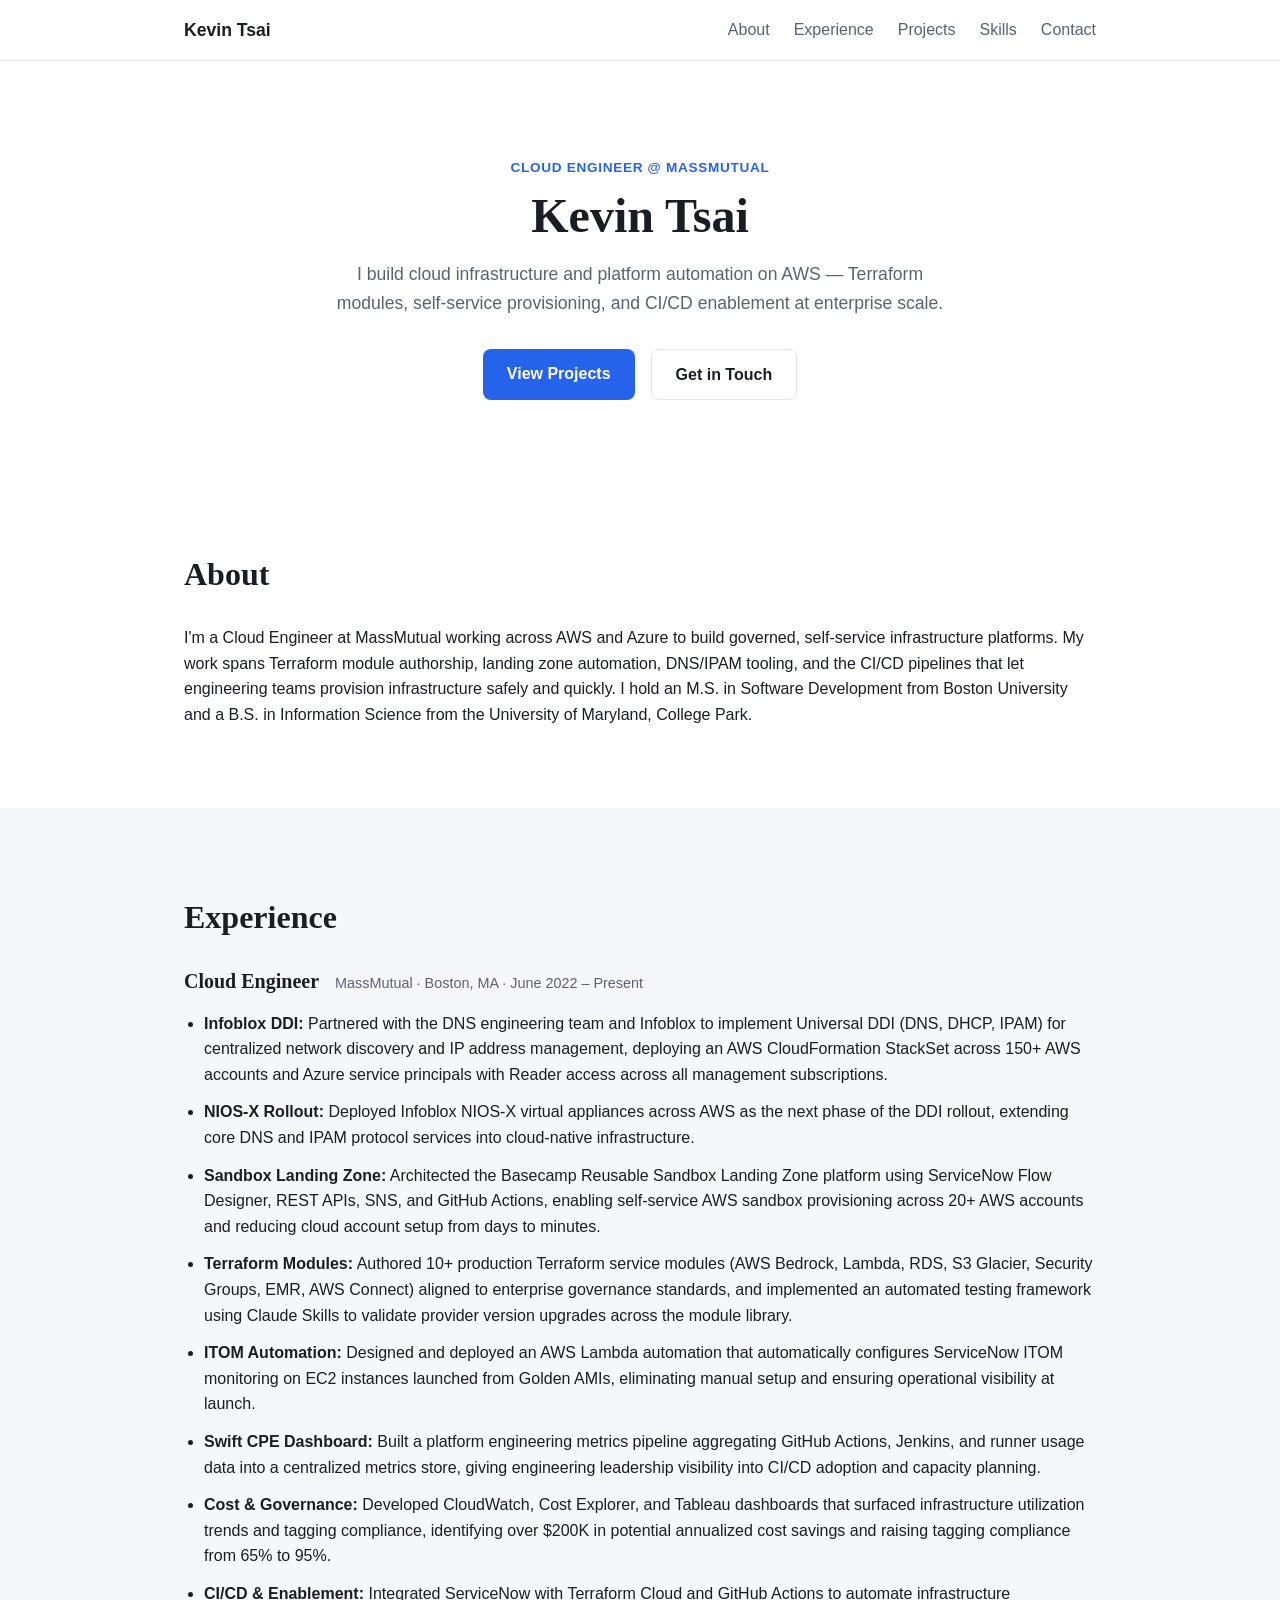
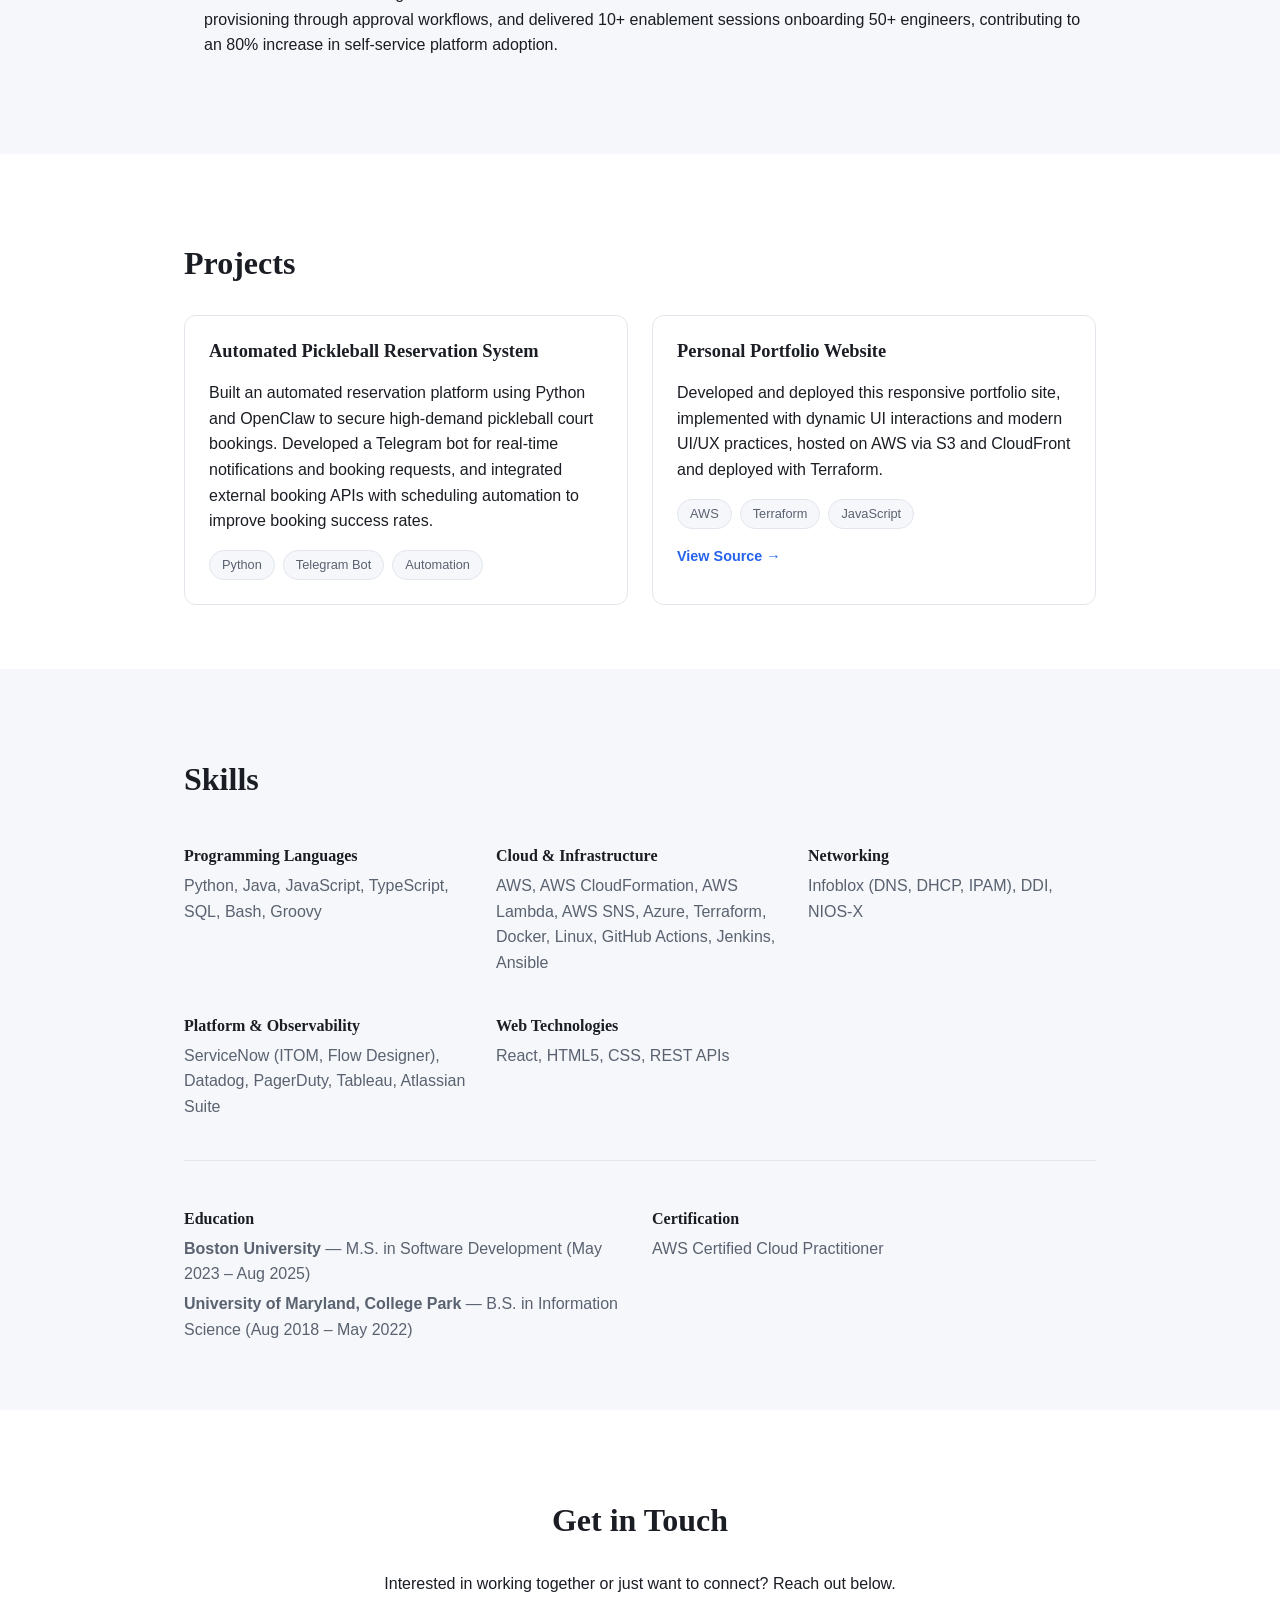
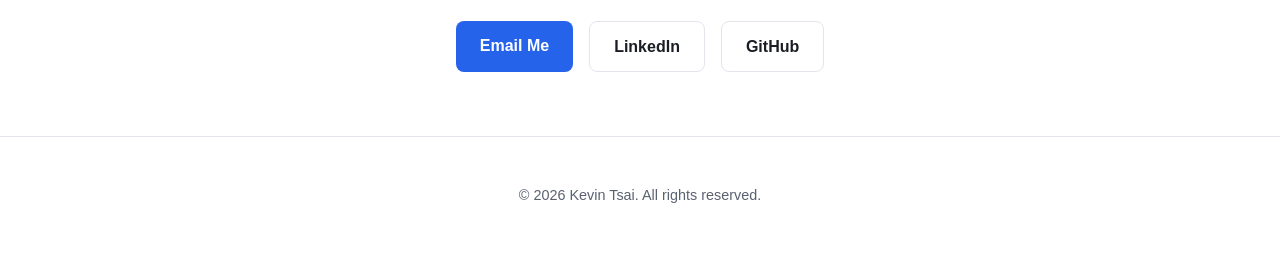
==== site/index.html @ e42857a6 "terraform and site code initial commit" ====
<!DOCTYPE html>
<html lang="en">
<head>
  <meta charset="UTF-8" />
  <meta name="viewport" content="width=device-width, initial-scale=1.0" />
  <title>Kevin Tsai — Cloud Engineer</title>
  <meta name="description" content="Kevin Tsai — Cloud Engineer specializing in AWS, Terraform, and platform engineering." />
  <link rel="stylesheet" href="css/style.css" />
</head>
<body>
  <header class="site-header">
    <nav class="nav container">
      <a href="#top" class="nav-brand">Kevin Tsai</a>
      <button class="nav-toggle" id="navToggle" aria-label="Toggle navigation" aria-expanded="false">
        <span></span><span></span><span></span>
      </button>
      <ul class="nav-links" id="navLinks">
        <li><a href="#about">About</a></li>
        <li><a href="#experience">Experience</a></li>
        <li><a href="#projects">Projects</a></li>
        <li><a href="#skills">Skills</a></li>
        <li><a href="#contact">Contact</a></li>
      </ul>
    </nav>
  </header>

  <main>
    <section id="top" class="hero">
      <div class="container">
        <p class="hero-eyebrow">Cloud Engineer @ MassMutual</p>
        <h1>Kevin Tsai</h1>
        <p class="hero-tagline">
          I build cloud infrastructure and platform automation on AWS — Terraform modules,
          self-service provisioning, and CI/CD enablement at enterprise scale.
        </p>
        <div class="hero-actions">
          <a href="#projects" class="btn btn-primary">View Projects</a>
          <a href="#contact" class="btn btn-secondary">Get in Touch</a>
        </div>
      </div>
    </section>

    <section id="about" class="section">
      <div class="container">
        <h2>About</h2>
        <p>
          I'm a Cloud Engineer at MassMutual working across AWS and Azure to build governed,
          self-service infrastructure platforms. My work spans Terraform module authorship,
          landing zone automation, DNS/IPAM tooling, and the CI/CD pipelines that let engineering
          teams provision infrastructure safely and quickly. I hold an M.S. in Software Development
          from Boston University and a B.S. in Information Science from the University of Maryland,
          College Park.
        </p>
      </div>
    </section>

    <section id="experience" class="section section-alt">
      <div class="container">
        <h2>Experience</h2>

        <div class="timeline-item">
          <div class="timeline-heading">
            <h3>Cloud Engineer</h3>
            <span class="timeline-meta">MassMutual · Boston, MA · June 2022 – Present</span>
          </div>
          <ul class="bullet-list">
            <li>
              <strong>Infoblox DDI:</strong> Partnered with the DNS engineering team and Infoblox to implement
              Universal DDI (DNS, DHCP, IPAM) for centralized network discovery and IP address management,
              deploying an AWS CloudFormation StackSet across 150+ AWS accounts and Azure service principals
              with Reader access across all management subscriptions.
            </li>
            <li>
              <strong>NIOS-X Rollout:</strong> Deployed Infoblox NIOS-X virtual appliances across AWS as the
              next phase of the DDI rollout, extending core DNS and IPAM protocol services into cloud-native
              infrastructure.
            </li>
            <li>
              <strong>Sandbox Landing Zone:</strong> Architected the Basecamp Reusable Sandbox Landing Zone
              platform using ServiceNow Flow Designer, REST APIs, SNS, and GitHub Actions, enabling
              self-service AWS sandbox provisioning across 20+ AWS accounts and reducing cloud account setup
              from days to minutes.
            </li>
            <li>
              <strong>Terraform Modules:</strong> Authored 10+ production Terraform service modules (AWS
              Bedrock, Lambda, RDS, S3 Glacier, Security Groups, EMR, AWS Connect) aligned to enterprise
              governance standards, and implemented an automated testing framework using Claude Skills to
              validate provider version upgrades across the module library.
            </li>
            <li>
              <strong>ITOM Automation:</strong> Designed and deployed an AWS Lambda automation that
              automatically configures ServiceNow ITOM monitoring on EC2 instances launched from Golden AMIs,
              eliminating manual setup and ensuring operational visibility at launch.
            </li>
            <li>
              <strong>Swift CPE Dashboard:</strong> Built a platform engineering metrics pipeline aggregating
              GitHub Actions, Jenkins, and runner usage data into a centralized metrics store, giving
              engineering leadership visibility into CI/CD adoption and capacity planning.
            </li>
            <li>
              <strong>Cost &amp; Governance:</strong> Developed CloudWatch, Cost Explorer, and Tableau
              dashboards that surfaced infrastructure utilization trends and tagging compliance, identifying
              over $200K in potential annualized cost savings and raising tagging compliance from 65% to 95%.
            </li>
            <li>
              <strong>CI/CD &amp; Enablement:</strong> Integrated ServiceNow with Terraform Cloud and GitHub
              Actions to automate infrastructure provisioning through approval workflows, and delivered 10+
              enablement sessions onboarding 50+ engineers, contributing to an 80% increase in self-service
              platform adoption.
            </li>
          </ul>
        </div>
      </div>
    </section>

    <section id="projects" class="section">
      <div class="container">
        <h2>Projects</h2>
        <div class="card-grid">
          <article class="card">
            <h3>Automated Pickleball Reservation System</h3>
            <p>
              Built an automated reservation platform using Python and OpenClaw to secure high-demand
              pickleball court bookings. Developed a Telegram bot for real-time notifications and booking
              requests, and integrated external booking APIs with scheduling automation to improve booking
              success rates.
            </p>
            <div class="tag-list">
              <span class="tag">Python</span>
              <span class="tag">Telegram Bot</span>
              <span class="tag">Automation</span>
            </div>
          </article>

          <article class="card">
            <h3>Personal Portfolio Website</h3>
            <p>
              Developed and deployed this responsive portfolio site, implemented with dynamic UI
              interactions and modern UI/UX practices, hosted on AWS via S3 and CloudFront and deployed
              with Terraform.
            </p>
            <div class="tag-list">
              <span class="tag">AWS</span>
              <span class="tag">Terraform</span>
              <span class="tag">JavaScript</span>
            </div>
            <a href="https://github.com/tsaik9520/my-portfolio-app" target="_blank" rel="noopener" class="card-link">View Source →</a>
          </article>
        </div>
      </div>
    </section>

    <section id="skills" class="section section-alt">
      <div class="container">
        <h2>Skills</h2>
        <div class="skills-grid">
          <div class="skill-group">
            <h3>Programming Languages</h3>
            <p>Python, Java, JavaScript, TypeScript, SQL, Bash, Groovy</p>
          </div>
          <div class="skill-group">
            <h3>Cloud &amp; Infrastructure</h3>
            <p>AWS, AWS CloudFormation, AWS Lambda, AWS SNS, Azure, Terraform, Docker, Linux, GitHub Actions, Jenkins, Ansible</p>
          </div>
          <div class="skill-group">
            <h3>Networking</h3>
            <p>Infoblox (DNS, DHCP, IPAM), DDI, NIOS-X</p>
          </div>
          <div class="skill-group">
            <h3>Platform &amp; Observability</h3>
            <p>ServiceNow (ITOM, Flow Designer), Datadog, PagerDuty, Tableau, Atlassian Suite</p>
          </div>
          <div class="skill-group">
            <h3>Web Technologies</h3>
            <p>React, HTML5, CSS, REST APIs</p>
          </div>
        </div>

        <div class="education-cert">
          <div>
            <h3>Education</h3>
            <p><strong>Boston University</strong> — M.S. in Software Development (May 2023 – Aug 2025)</p>
            <p><strong>University of Maryland, College Park</strong> — B.S. in Information Science (Aug 2018 – May 2022)</p>
          </div>
          <div>
            <h3>Certification</h3>
            <p>AWS Certified Cloud Practitioner</p>
          </div>
        </div>
      </div>
    </section>

    <section id="contact" class="section">
      <div class="container contact-container">
        <h2>Get in Touch</h2>
        <p>Interested in working together or just want to connect? Reach out below.</p>
        <div class="contact-links">
          <a href="mailto:ktsai23@icloud.com" class="btn btn-primary">Email Me</a>
          <a href="https://linkedin.com/in/kevin-tsai99/" target="_blank" rel="noopener" class="btn btn-secondary">LinkedIn</a>
          <a href="https://github.com/tsaik9520" target="_blank" rel="noopener" class="btn btn-secondary">GitHub</a>
        </div>
      </div>
    </section>
  </main>

  <footer class="site-footer">
    <div class="container">
      <p>&copy; <span id="year"></span> Kevin Tsai. All rights reserved.</p>
    </div>
  </footer>

  <script src="js/script.js"></script>
</body>
</html>
---- site/css/style.css ----
:root {
  --color-bg: #ffffff;
  --color-bg-alt: #f5f7fa;
  --color-text: #1a1d23;
  --color-text-muted: #5a6270;
  --color-primary: #2563eb;
  --color-primary-dark: #1d4ed8;
  --color-border: #e2e6ec;
  --max-width: 960px;
}

@media (prefers-color-scheme: dark) {
  :root {
    --color-bg: #0f1115;
    --color-bg-alt: #171a21;
    --color-text: #e8eaed;
    --color-text-muted: #a3aab5;
    --color-primary: #5b8def;
    --color-primary-dark: #3f6fd1;
    --color-border: #2a2f3a;
  }
}

* {
  box-sizing: border-box;
}

html {
  scroll-behavior: smooth;
}

body {
  margin: 0;
  font-family: -apple-system, BlinkMacSystemFont, "Segoe UI", Roboto, Helvetica, Arial, sans-serif;
  background: var(--color-bg);
  color: var(--color-text);
  line-height: 1.6;
}

.container {
  max-width: var(--max-width);
  margin: 0 auto;
  padding: 0 1.5rem;
}

a {
  color: var(--color-primary);
}

h1, h2, h3 {
  line-height: 1.2;
  font-weight: 700;
  font-family: "Iowan Old Style", "Palatino Linotype", Georgia, serif;
  text-wrap: balance;
}

/* Header / Nav */

.site-header {
  position: sticky;
  top: 0;
  z-index: 100;
  background: var(--color-bg);
  border-bottom: 1px solid var(--color-border);
}

.nav {
  display: flex;
  align-items: center;
  justify-content: space-between;
  padding: 1rem 1.5rem;
}

.nav-brand {
  font-weight: 700;
  font-size: 1.1rem;
  text-decoration: none;
  color: var(--color-text);
}

.nav-links {
  display: flex;
  gap: 1.5rem;
  list-style: none;
  margin: 0;
  padding: 0;
}

.nav-links a {
  text-decoration: none;
  color: var(--color-text-muted);
  font-weight: 500;
}

.nav-links a:hover {
  color: var(--color-primary);
}

.nav-toggle {
  display: none;
  flex-direction: column;
  gap: 4px;
  background: none;
  border: none;
  cursor: pointer;
  padding: 0.5rem;
}

.nav-toggle span {
  width: 24px;
  height: 2px;
  background: var(--color-text);
}

@media (max-width: 640px) {
  .nav-toggle {
    display: flex;
  }

  .nav-links {
    display: none;
    position: absolute;
    top: 100%;
    left: 0;
    right: 0;
    flex-direction: column;
    background: var(--color-bg);
    border-bottom: 1px solid var(--color-border);
    padding: 1rem 1.5rem;
    gap: 1rem;
  }

  .nav-links.open {
    display: flex;
  }
}

/* Hero */

.hero {
  padding: 6rem 0 4rem;
  text-align: center;
}

.hero-eyebrow {
  color: var(--color-primary);
  font-weight: 600;
  text-transform: uppercase;
  letter-spacing: 0.05em;
  font-size: 0.85rem;
  margin: 0 0 0.5rem;
}

.hero h1 {
  font-size: 3rem;
  margin: 0 0 1rem;
}

.hero-tagline {
  max-width: 640px;
  margin: 0 auto 2rem;
  color: var(--color-text-muted);
  font-size: 1.1rem;
}

.hero-actions {
  display: flex;
  gap: 1rem;
  justify-content: center;
  flex-wrap: wrap;
}

/* Buttons */

.btn {
  display: inline-block;
  padding: 0.75rem 1.5rem;
  border-radius: 8px;
  font-weight: 600;
  text-decoration: none;
  transition: background 0.15s ease, transform 0.15s ease;
}

.btn-primary {
  background: var(--color-primary);
  color: #fff;
}

.btn-primary:hover {
  background: var(--color-primary-dark);
}

.btn-secondary {
  background: transparent;
  color: var(--color-text);
  border: 1px solid var(--color-border);
}

.btn-secondary:hover {
  border-color: var(--color-primary);
  color: var(--color-primary);
}

/* Sections */

.section {
  padding: 4rem 0;
}

.section-alt {
  background: var(--color-bg-alt);
}

.section h2 {
  font-size: 2rem;
  margin-bottom: 2rem;
}

/* Experience timeline */

.timeline-item {
  margin-bottom: 2rem;
}

.timeline-heading {
  display: flex;
  flex-wrap: wrap;
  align-items: baseline;
  gap: 0.5rem 1rem;
  margin-bottom: 1rem;
}

.timeline-heading h3 {
  margin: 0;
  font-size: 1.25rem;
}

.timeline-meta {
  color: var(--color-text-muted);
  font-size: 0.9rem;
}

.bullet-list {
  padding-left: 1.25rem;
  margin: 0;
}

.bullet-list li {
  margin-bottom: 0.75rem;
}

/* Projects */

.card-grid {
  display: grid;
  grid-template-columns: repeat(auto-fit, minmax(280px, 1fr));
  gap: 1.5rem;
}

.card {
  background: var(--color-bg);
  border: 1px solid var(--color-border);
  border-radius: 12px;
  padding: 1.5rem;
}

.card h3 {
  margin-top: 0;
  font-size: 1.15rem;
}

.tag-list {
  display: flex;
  flex-wrap: wrap;
  gap: 0.5rem;
  margin-top: 1rem;
}

.tag {
  background: var(--color-bg-alt);
  border: 1px solid var(--color-border);
  border-radius: 999px;
  padding: 0.25rem 0.75rem;
  font-size: 0.8rem;
  color: var(--color-text-muted);
}

.card-link {
  display: inline-block;
  margin-top: 1rem;
  font-weight: 600;
  font-size: 0.9rem;
  text-decoration: none;
}

/* Skills */

.skills-grid {
  display: grid;
  grid-template-columns: repeat(auto-fit, minmax(220px, 1fr));
  gap: 1.5rem;
  margin-bottom: 2.5rem;
}

.skill-group h3 {
  font-size: 1rem;
  margin-bottom: 0.5rem;
}

.skill-group p {
  color: var(--color-text-muted);
  margin: 0;
}

.education-cert {
  display: grid;
  grid-template-columns: repeat(auto-fit, minmax(280px, 1fr));
  gap: 1.5rem;
  border-top: 1px solid var(--color-border);
  padding-top: 2rem;
}

.education-cert h3 {
  font-size: 1rem;
  margin-bottom: 0.5rem;
}

.education-cert p {
  margin: 0.25rem 0;
  color: var(--color-text-muted);
}

/* Contact */

.contact-container {
  text-align: center;
}

.contact-links {
  display: flex;
  gap: 1rem;
  justify-content: center;
  margin-top: 1.5rem;
  flex-wrap: wrap;
}

/* Footer */

.site-footer {
  border-top: 1px solid var(--color-border);
  padding: 2rem 0;
  text-align: center;
  color: var(--color-text-muted);
  font-size: 0.9rem;
}
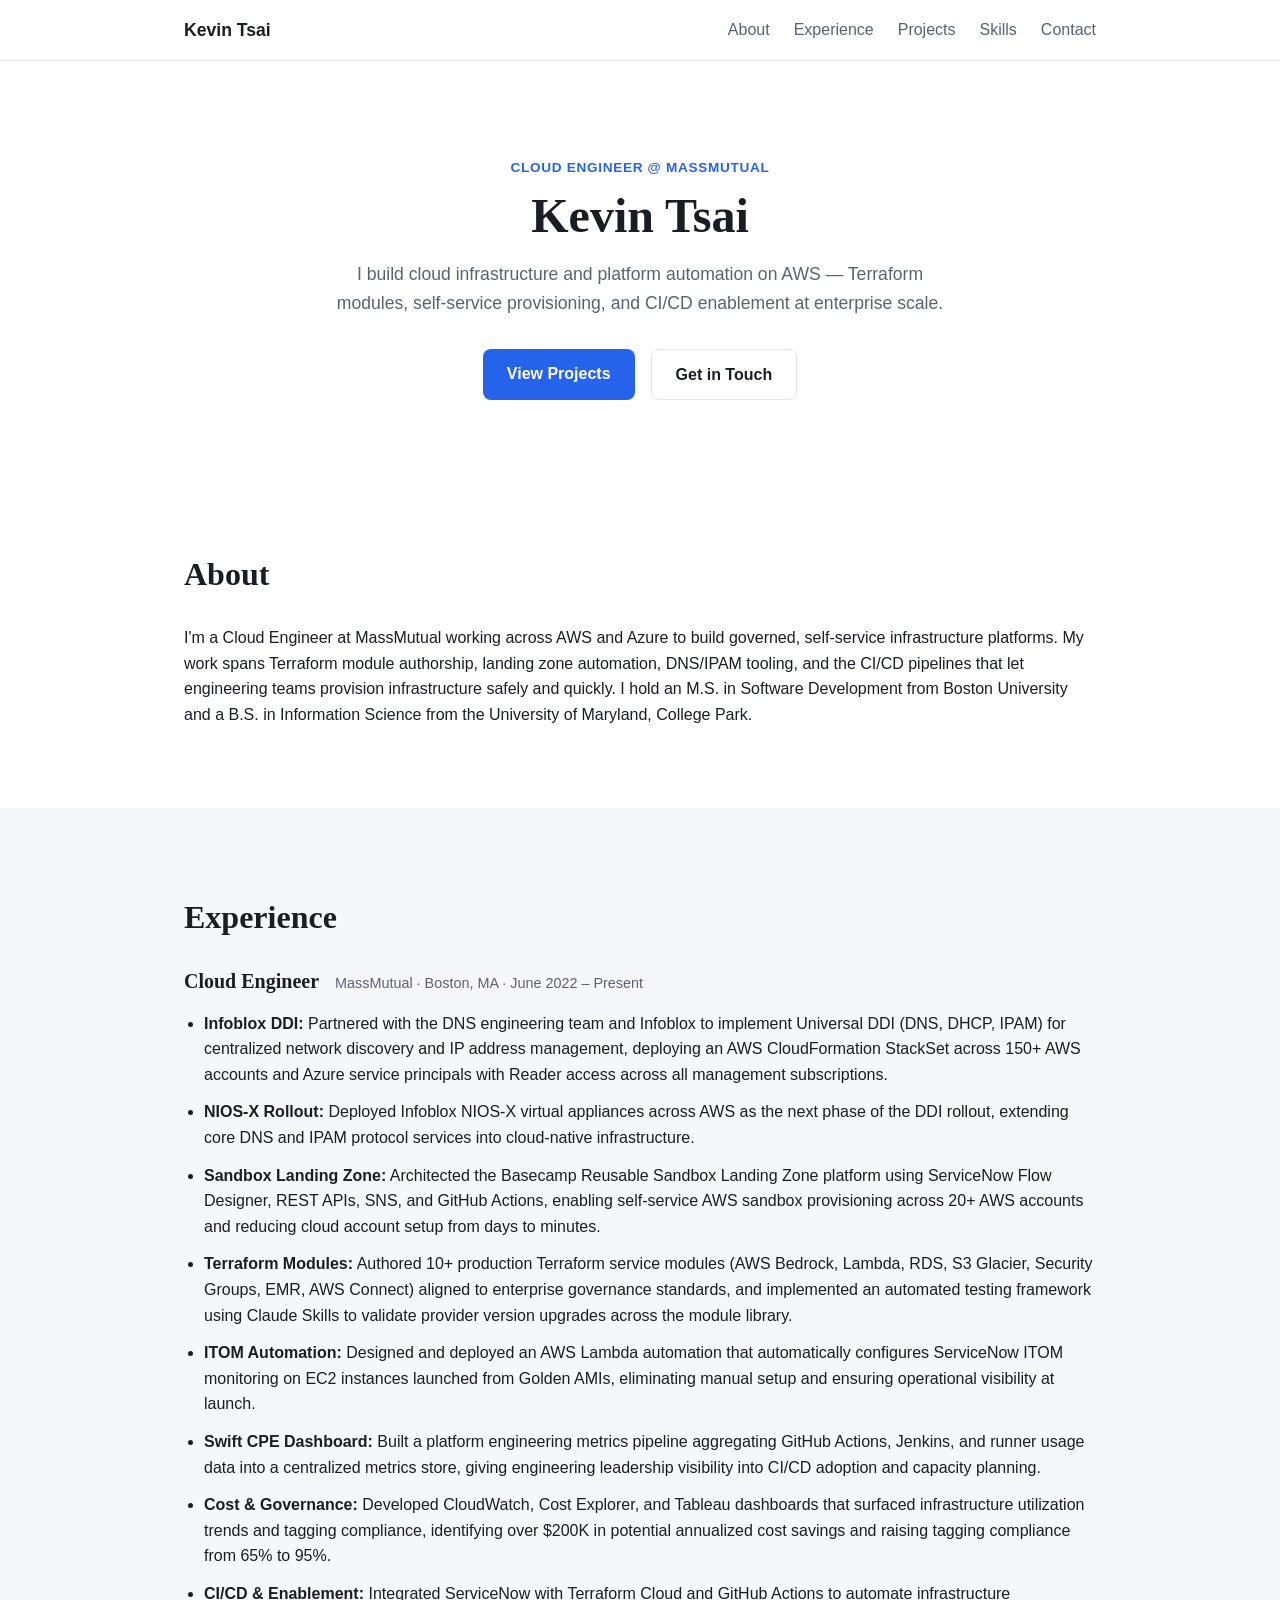
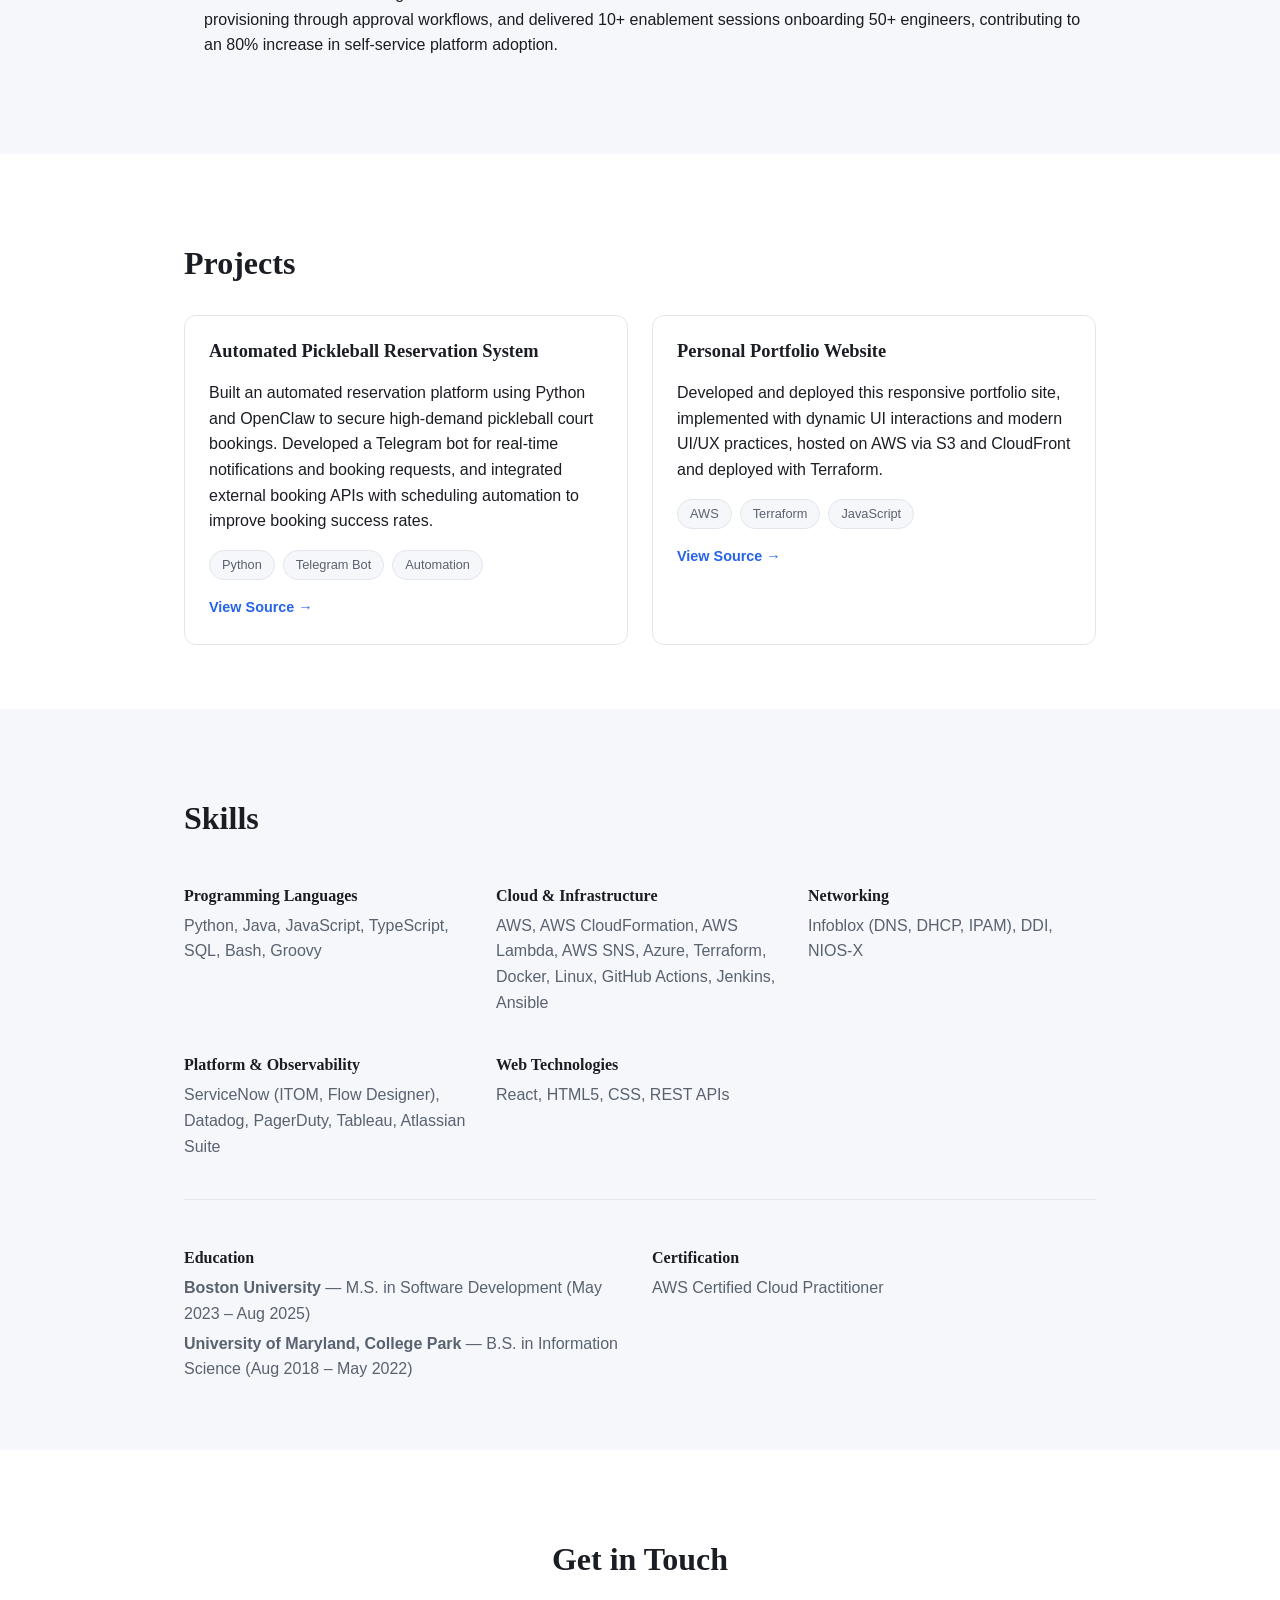
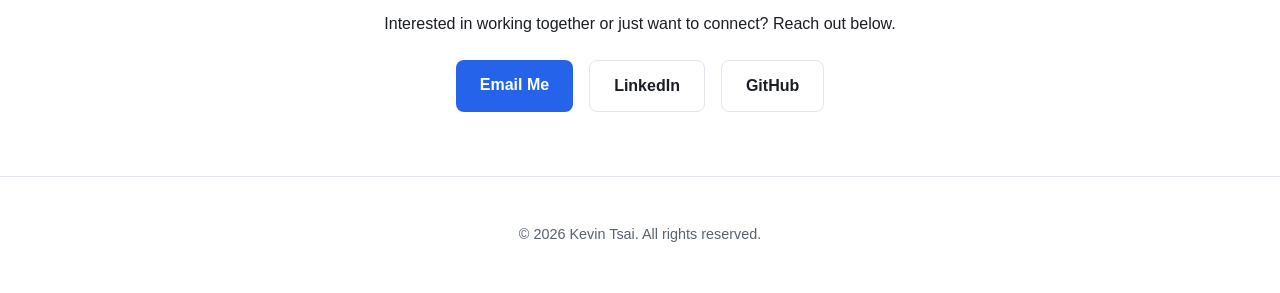
==== commit ce19f1af: "changed source links" ====
--- a/site/index.html
+++ b/site/index.html
@@ -130,6 +130,7 @@
               <span class="tag">Telegram Bot</span>
               <span class="tag">Automation</span>
             </div>
+            <a href="https://github.com/tsaik9520/picklr-booking-automation" target="_blank" rel="noopener" class="card-link">View Source →</a>
           </article>
 
           <article class="card">
@@ -144,7 +145,7 @@
               <span class="tag">Terraform</span>
               <span class="tag">JavaScript</span>
             </div>
-            <a href="https://github.com/tsaik9520/my-portfolio-app" target="_blank" rel="noopener" class="card-link">View Source →</a>
+            <a href="https://github.com/tsaik9520/portfolio-v2" target="_blank" rel="noopener" class="card-link">View Source →</a>
           </article>
         </div>
       </div>
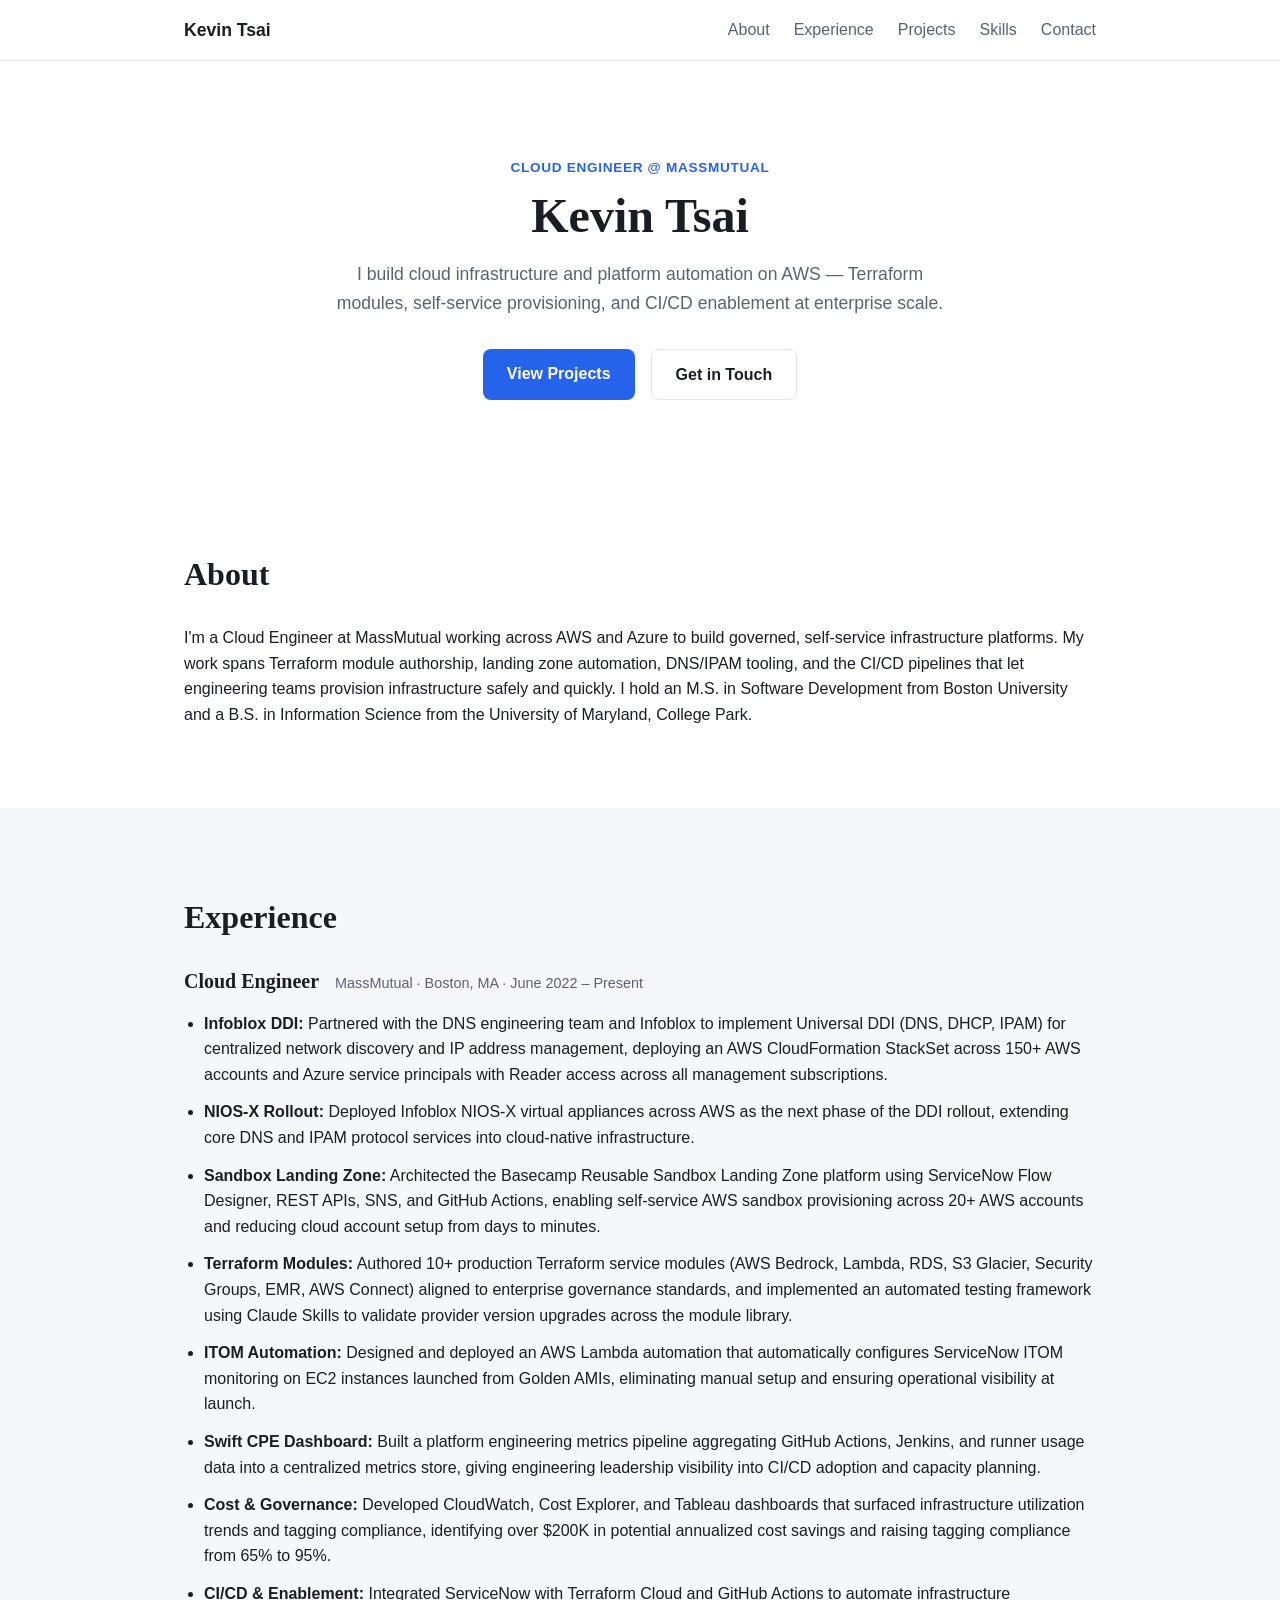
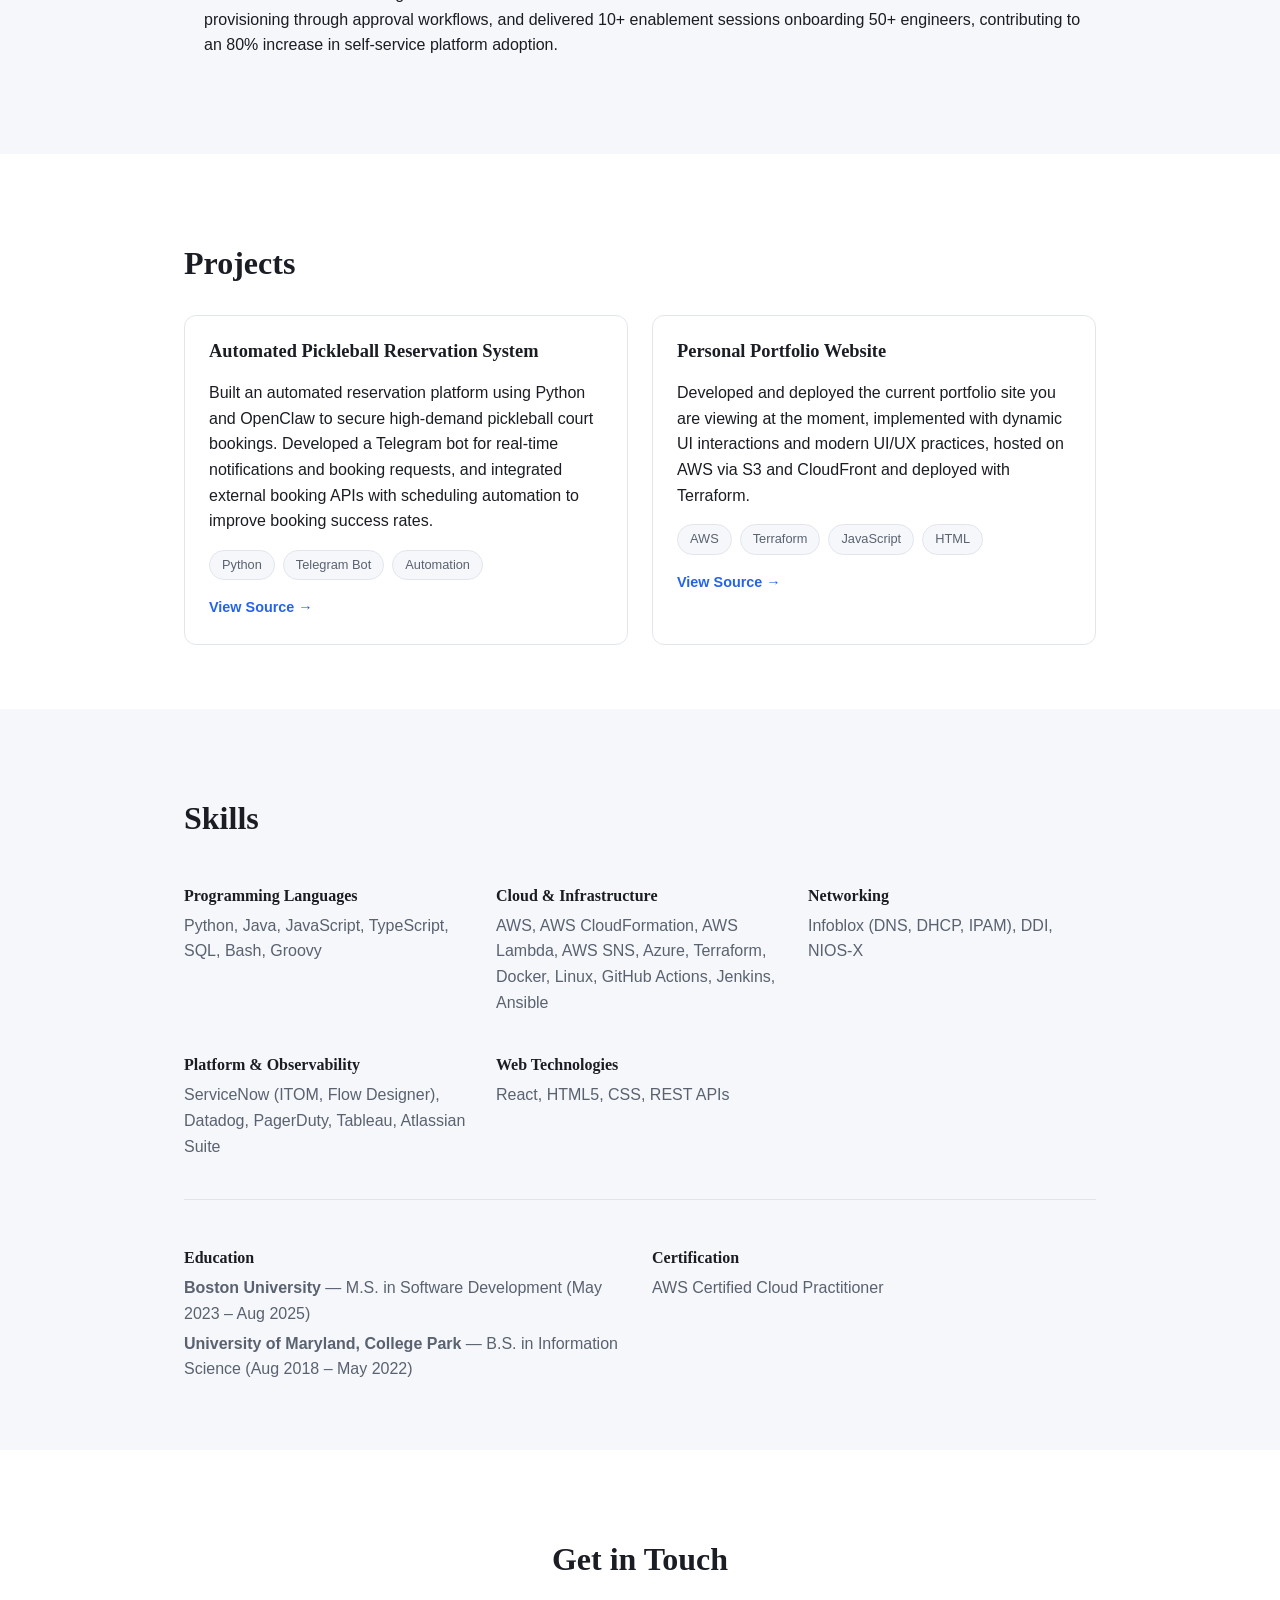
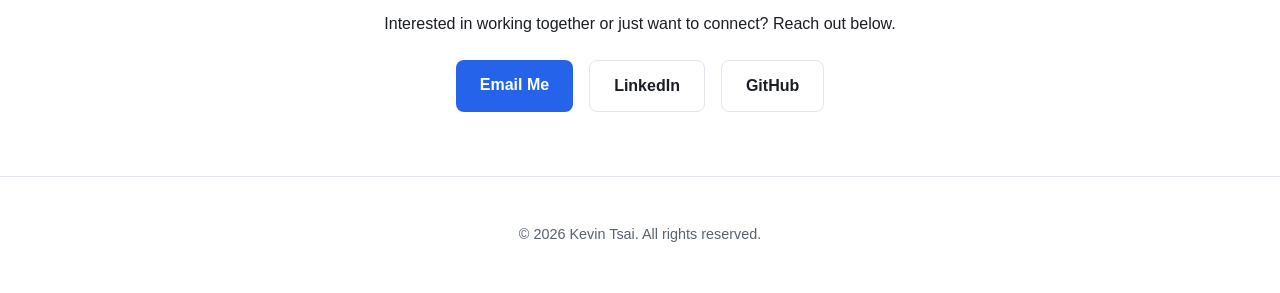
==== commit e454bb0b: "text update" ====
--- a/site/index.html
+++ b/site/index.html
@@ -136,7 +136,7 @@
           <article class="card">
             <h3>Personal Portfolio Website</h3>
             <p>
-              Developed and deployed this responsive portfolio site, implemented with dynamic UI
+              Developed and deployed the current portfolio site you are viewing at the moment, implemented with dynamic UI
               interactions and modern UI/UX practices, hosted on AWS via S3 and CloudFront and deployed
               with Terraform.
             </p>
@@ -144,6 +144,7 @@
               <span class="tag">AWS</span>
               <span class="tag">Terraform</span>
               <span class="tag">JavaScript</span>
+              <span class="tag">HTML</span>
             </div>
             <a href="https://github.com/tsaik9520/portfolio-v2" target="_blank" rel="noopener" class="card-link">View Source →</a>
           </article>
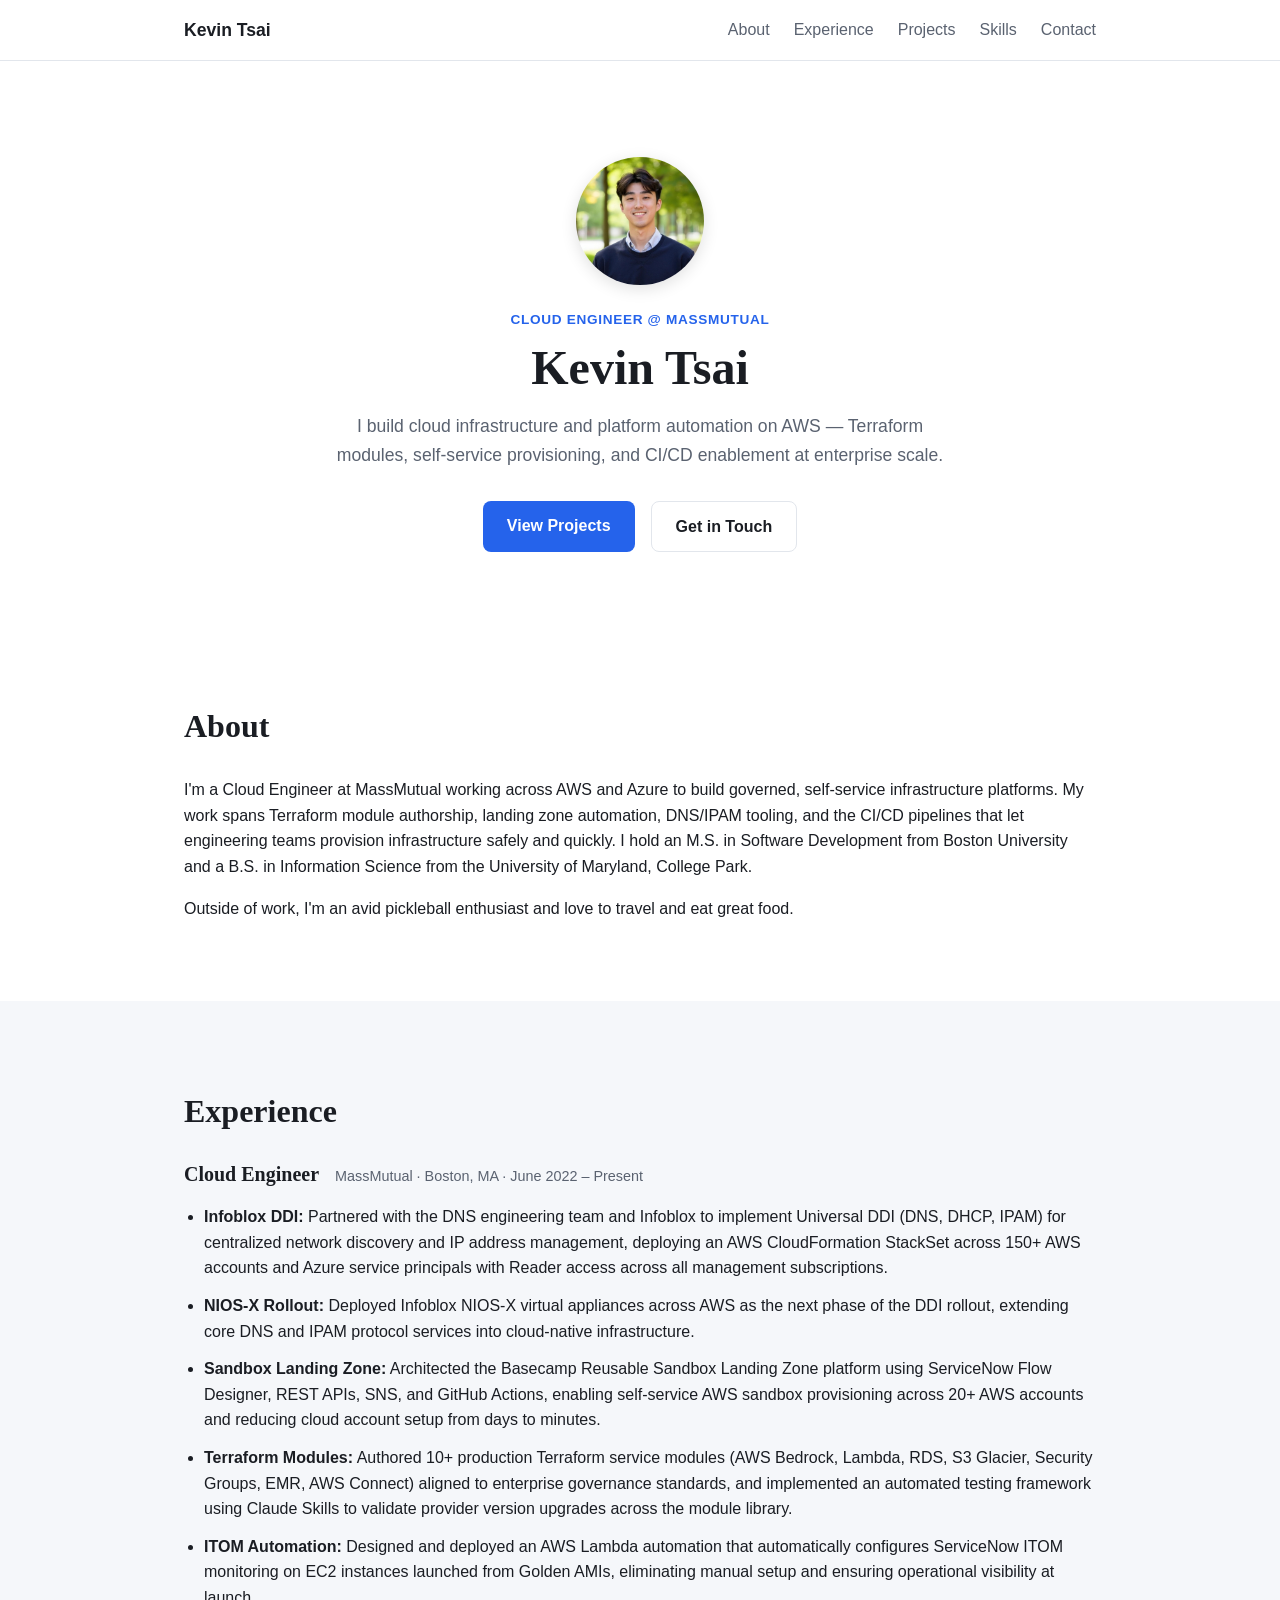
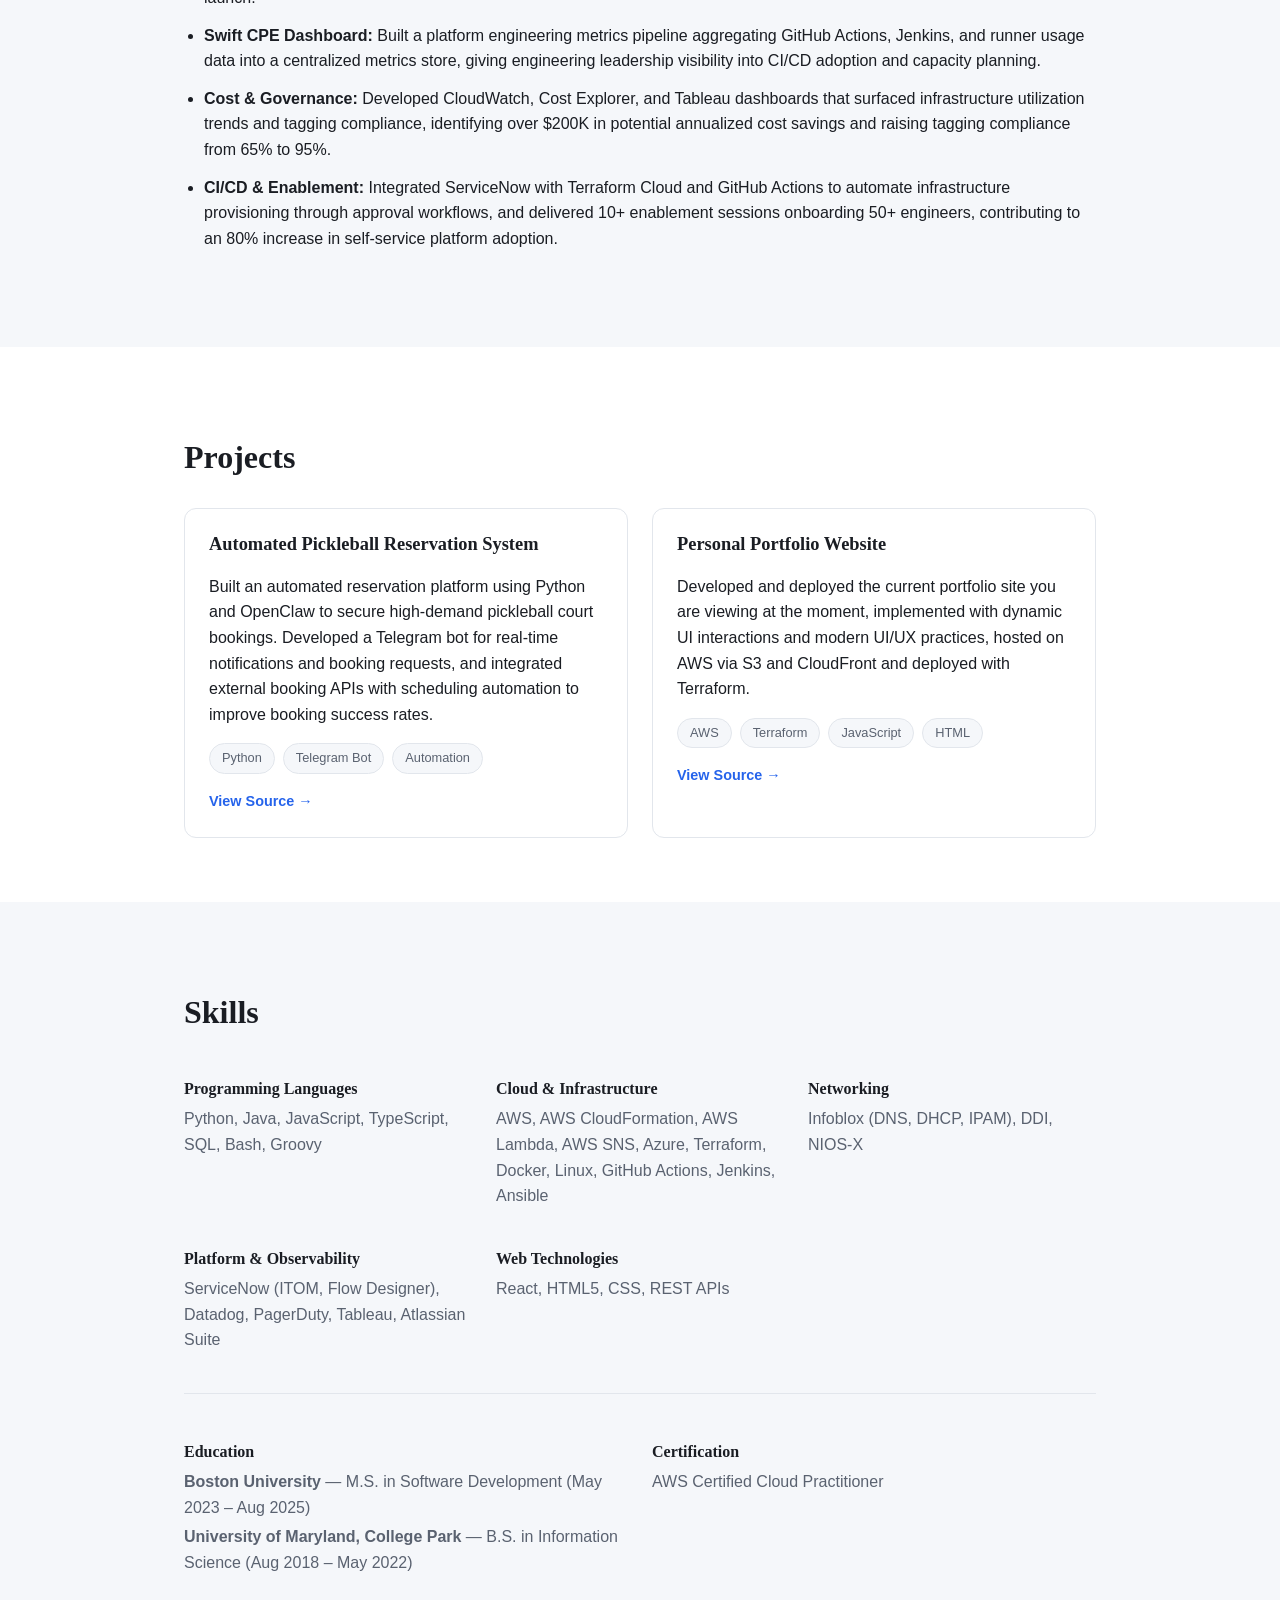
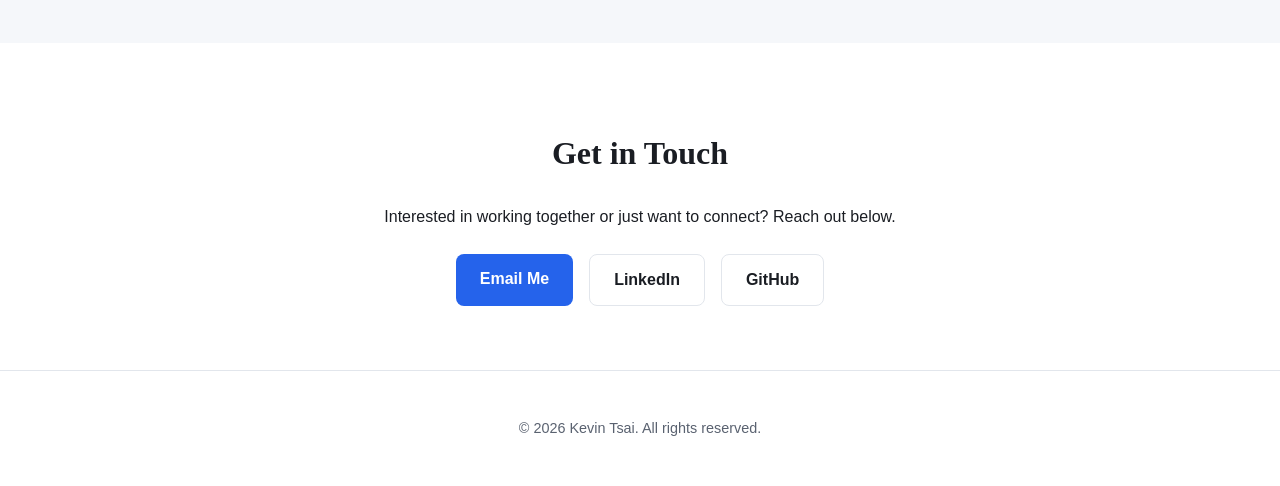
==== commit 775a485b: "added profile" ====
--- a/site/index.html
+++ b/site/index.html
@@ -27,6 +27,7 @@
   <main>
     <section id="top" class="hero">
       <div class="container">
+        <img src="assets/profile.jpeg" alt="Kevin Tsai" class="hero-avatar" />
         <p class="hero-eyebrow">Cloud Engineer @ MassMutual</p>
         <h1>Kevin Tsai</h1>
         <p class="hero-tagline">
@@ -50,6 +51,9 @@
           teams provision infrastructure safely and quickly. I hold an M.S. in Software Development
           from Boston University and a B.S. in Information Science from the University of Maryland,
           College Park.
+        </p>
+        <p>
+          Outside of work, I'm an avid pickleball enthusiast and love to travel and eat great food.
         </p>
       </div>
     </section>
--- a/site/css/style.css
+++ b/site/css/style.css
@@ -142,6 +142,16 @@
   text-align: center;
 }
 
+.hero-avatar {
+  width: 128px;
+  height: 128px;
+  border-radius: 50%;
+  object-fit: cover;
+  margin: 0 auto 1.5rem;
+  display: block;
+  box-shadow: 0 4px 16px rgba(0, 0, 0, 0.12);
+}
+
 .hero-eyebrow {
   color: var(--color-primary);
   font-weight: 600;
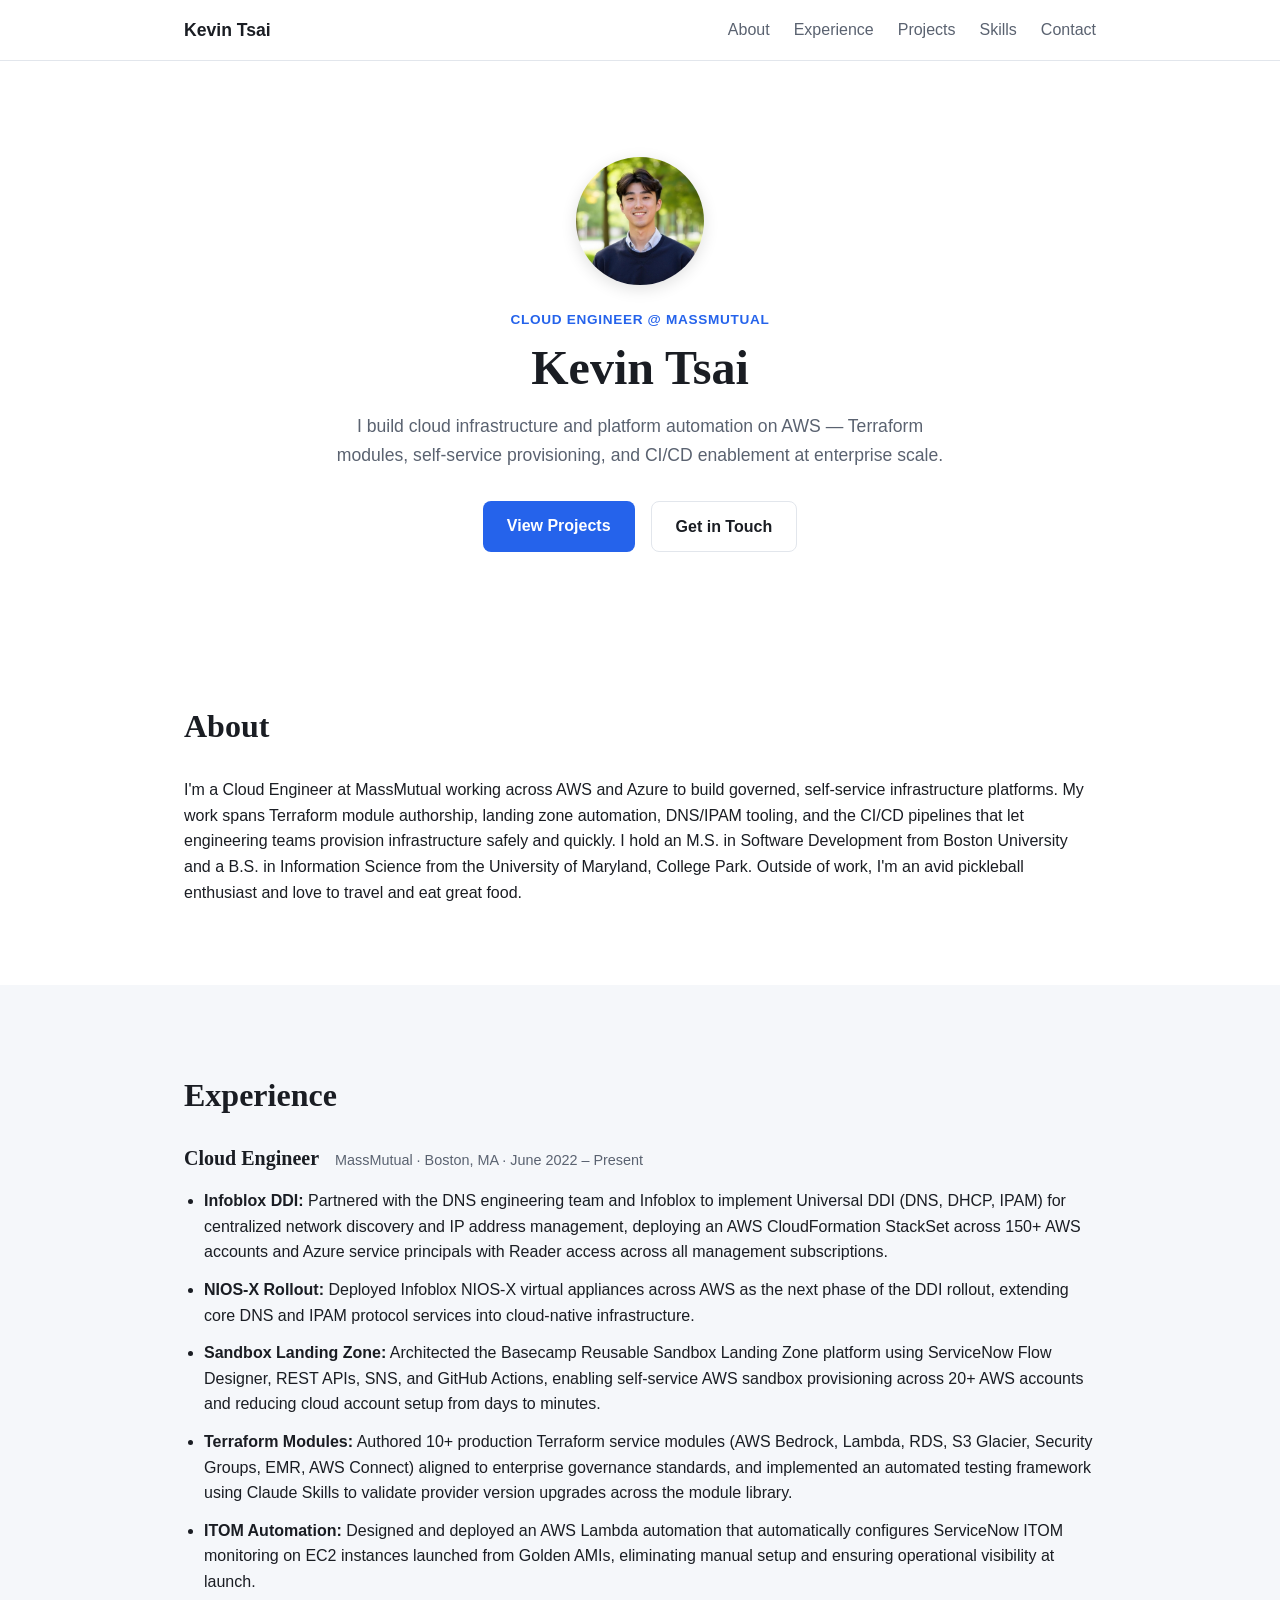
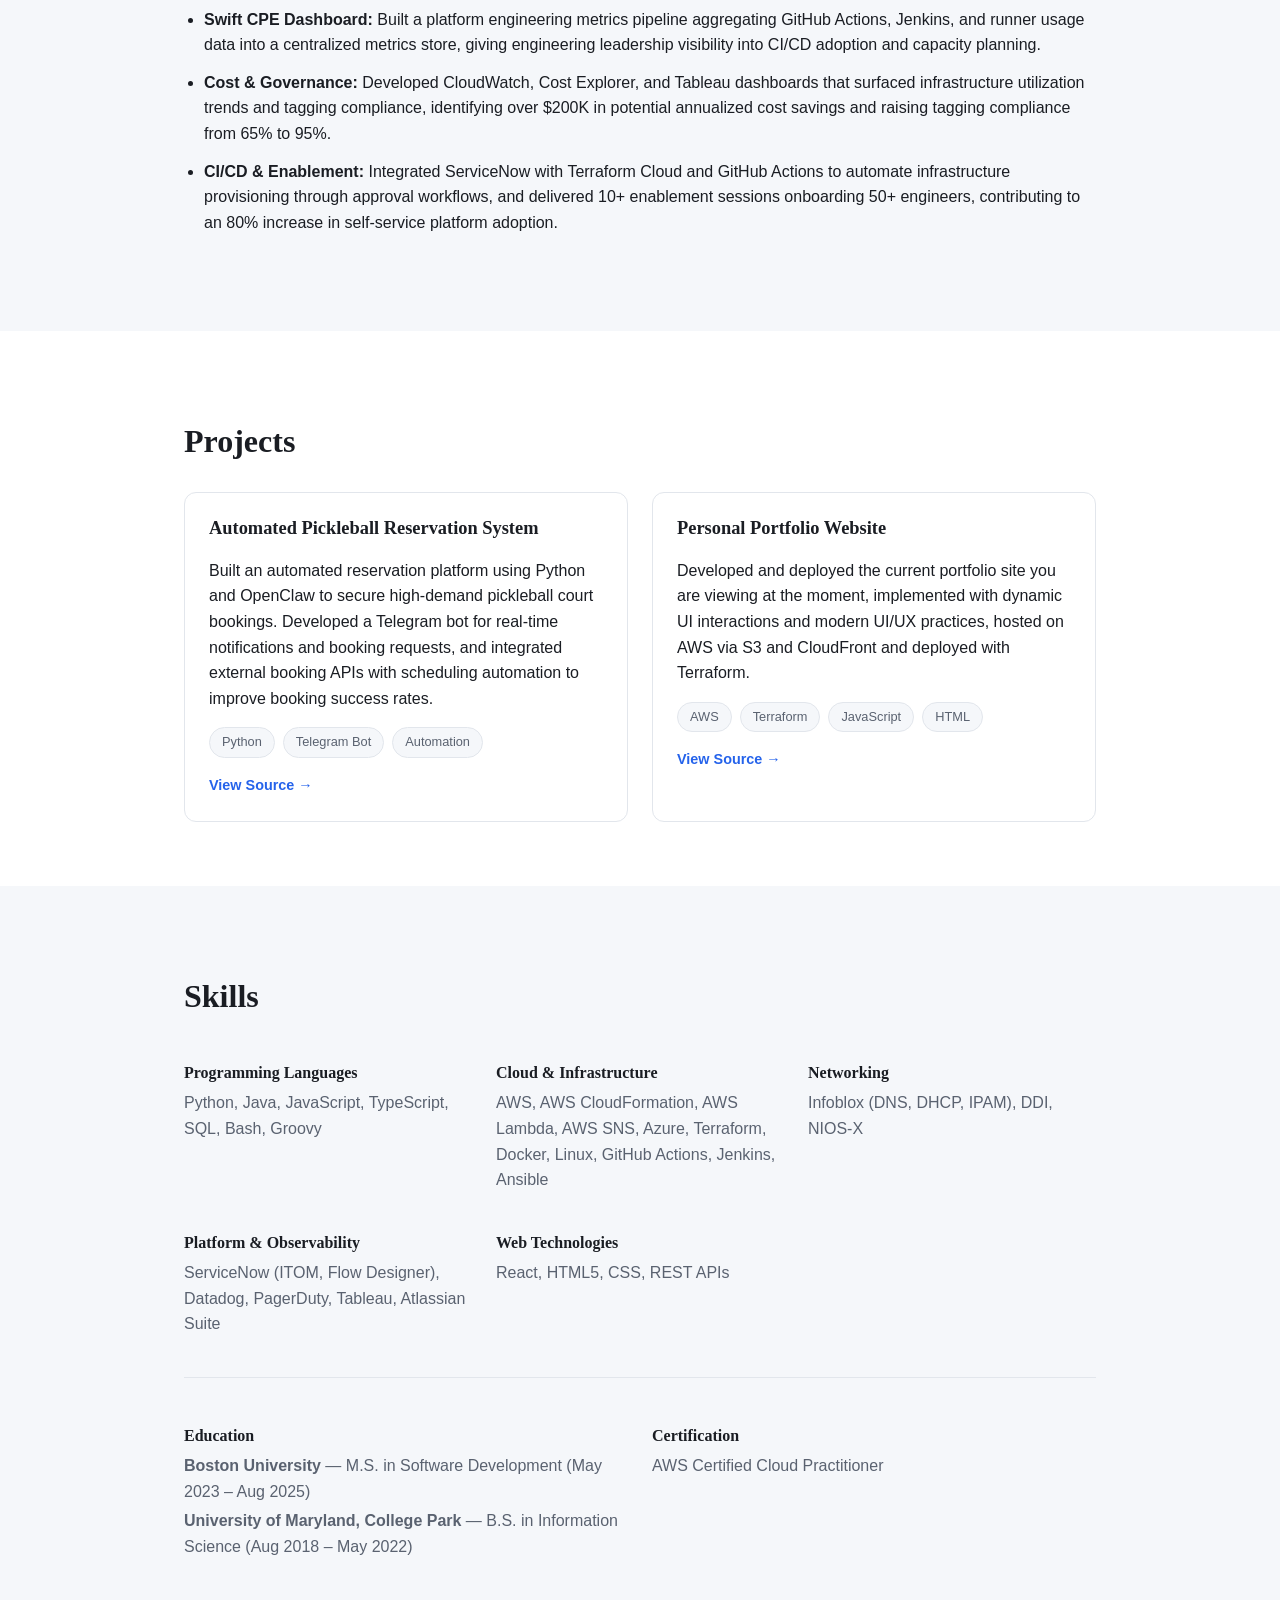
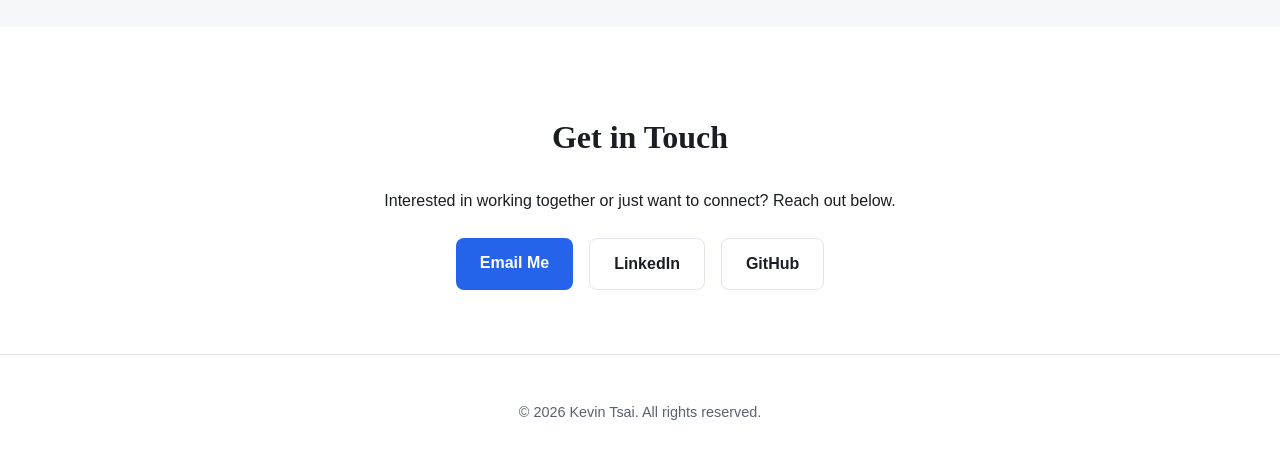
==== commit ebc825dc: "change about me syntax" ====
--- a/site/index.html
+++ b/site/index.html
@@ -50,10 +50,8 @@
           landing zone automation, DNS/IPAM tooling, and the CI/CD pipelines that let engineering
           teams provision infrastructure safely and quickly. I hold an M.S. in Software Development
           from Boston University and a B.S. in Information Science from the University of Maryland,
-          College Park.
-        </p>
-        <p>
-          Outside of work, I'm an avid pickleball enthusiast and love to travel and eat great food.
+          College Park. Outside of work, I'm an avid pickleball enthusiast and love to travel and
+          eat great food.
         </p>
       </div>
     </section>
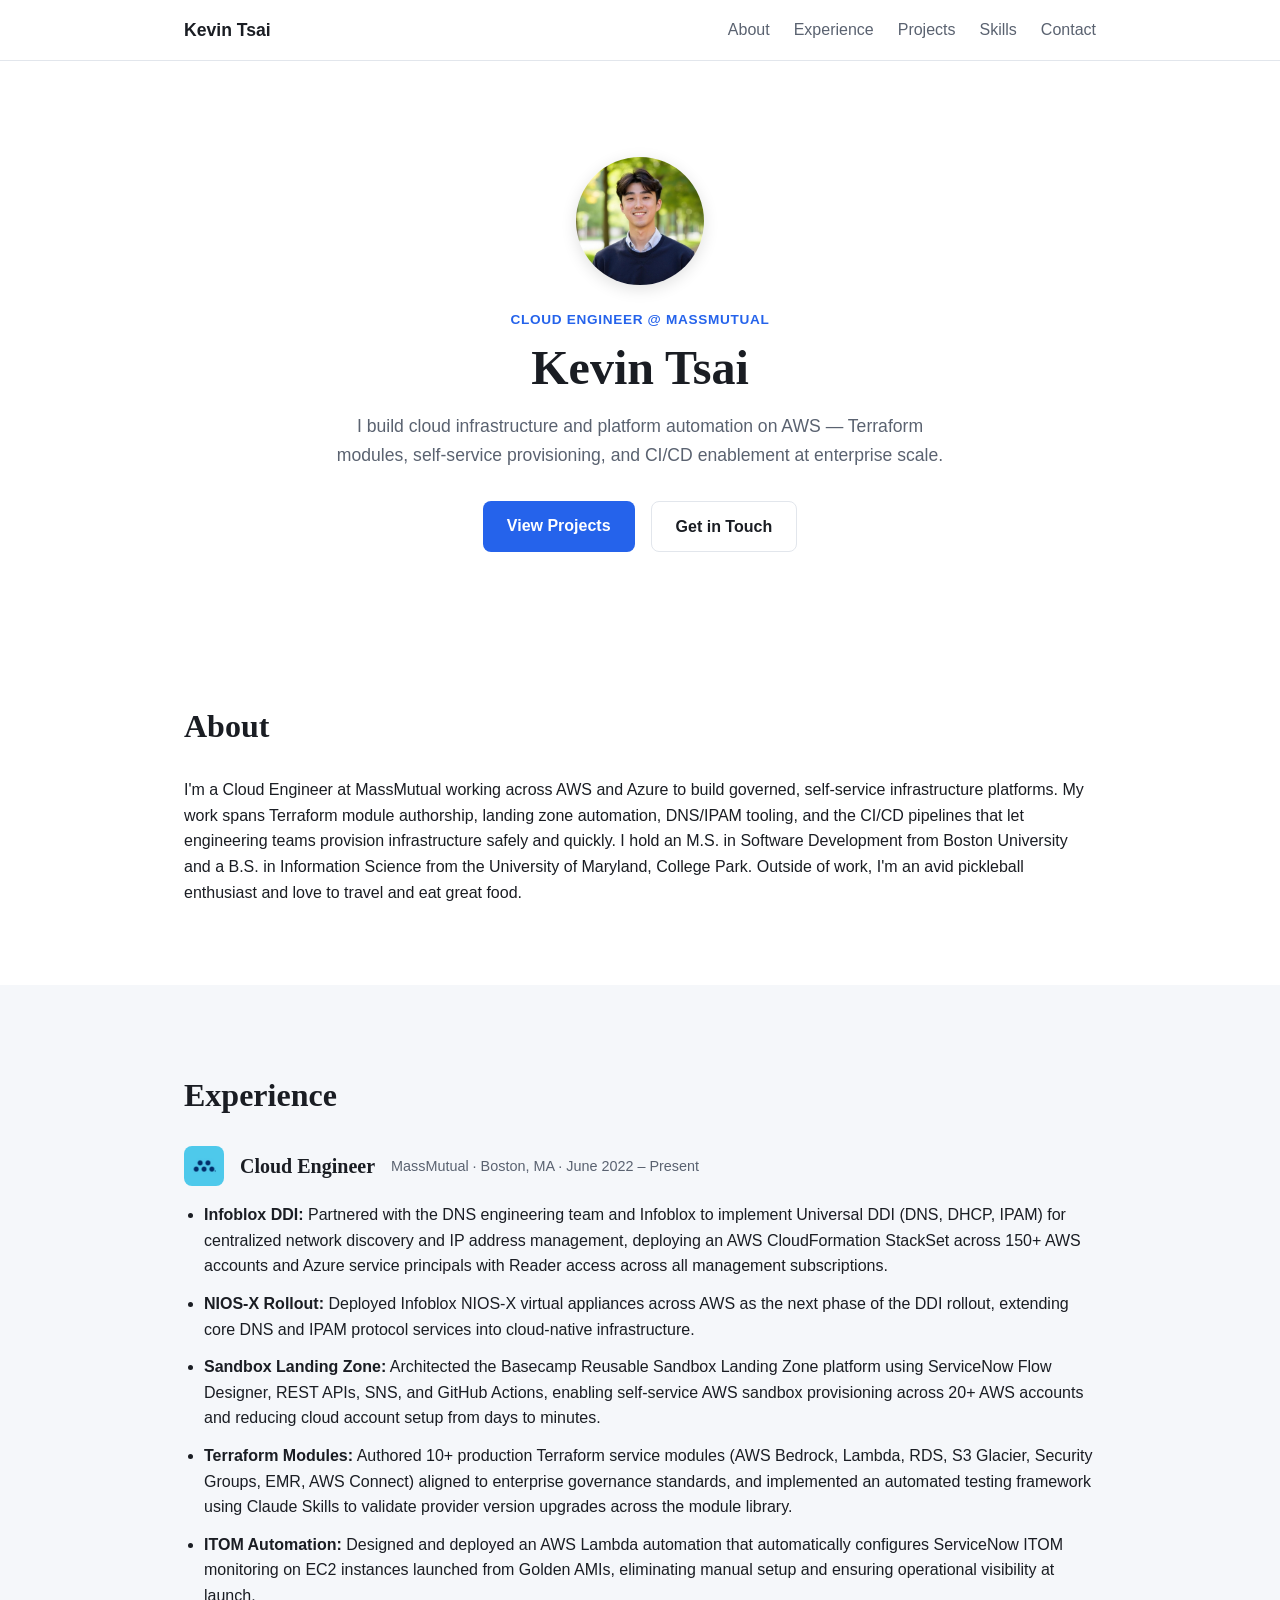
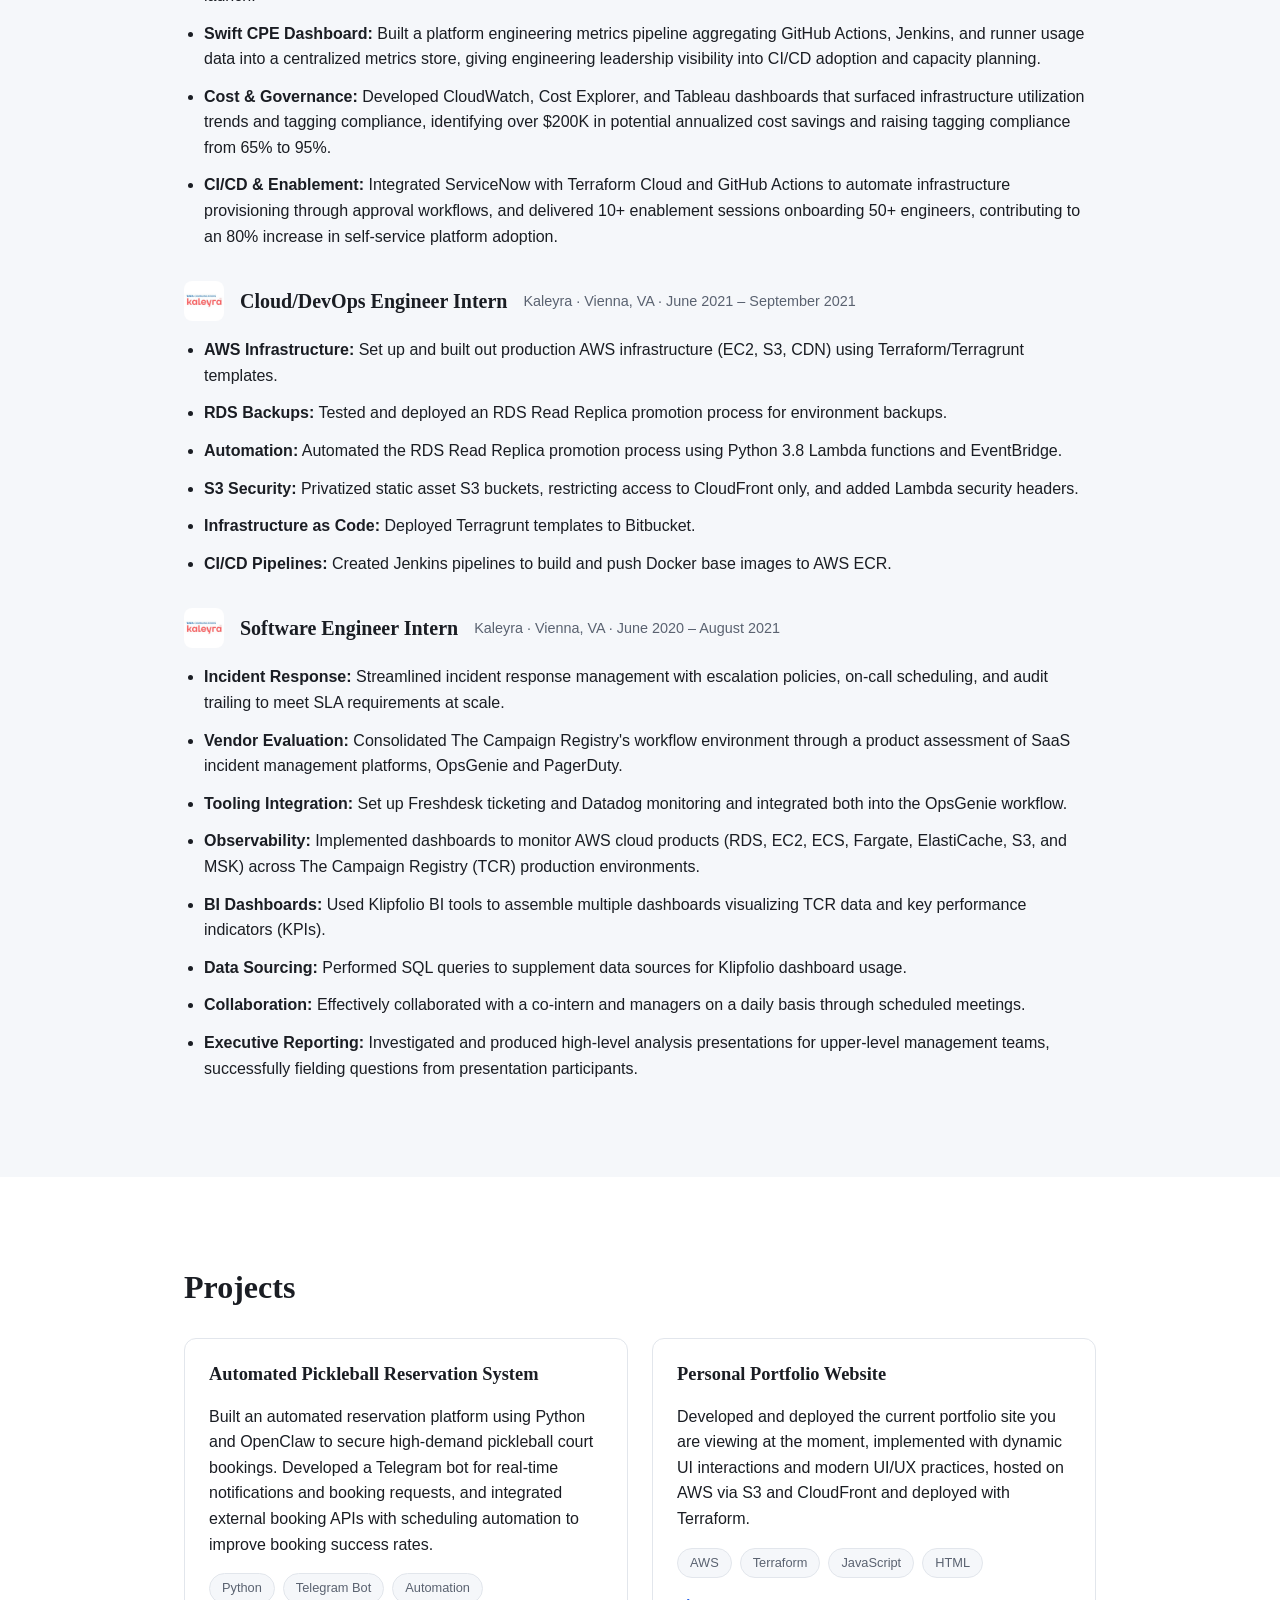
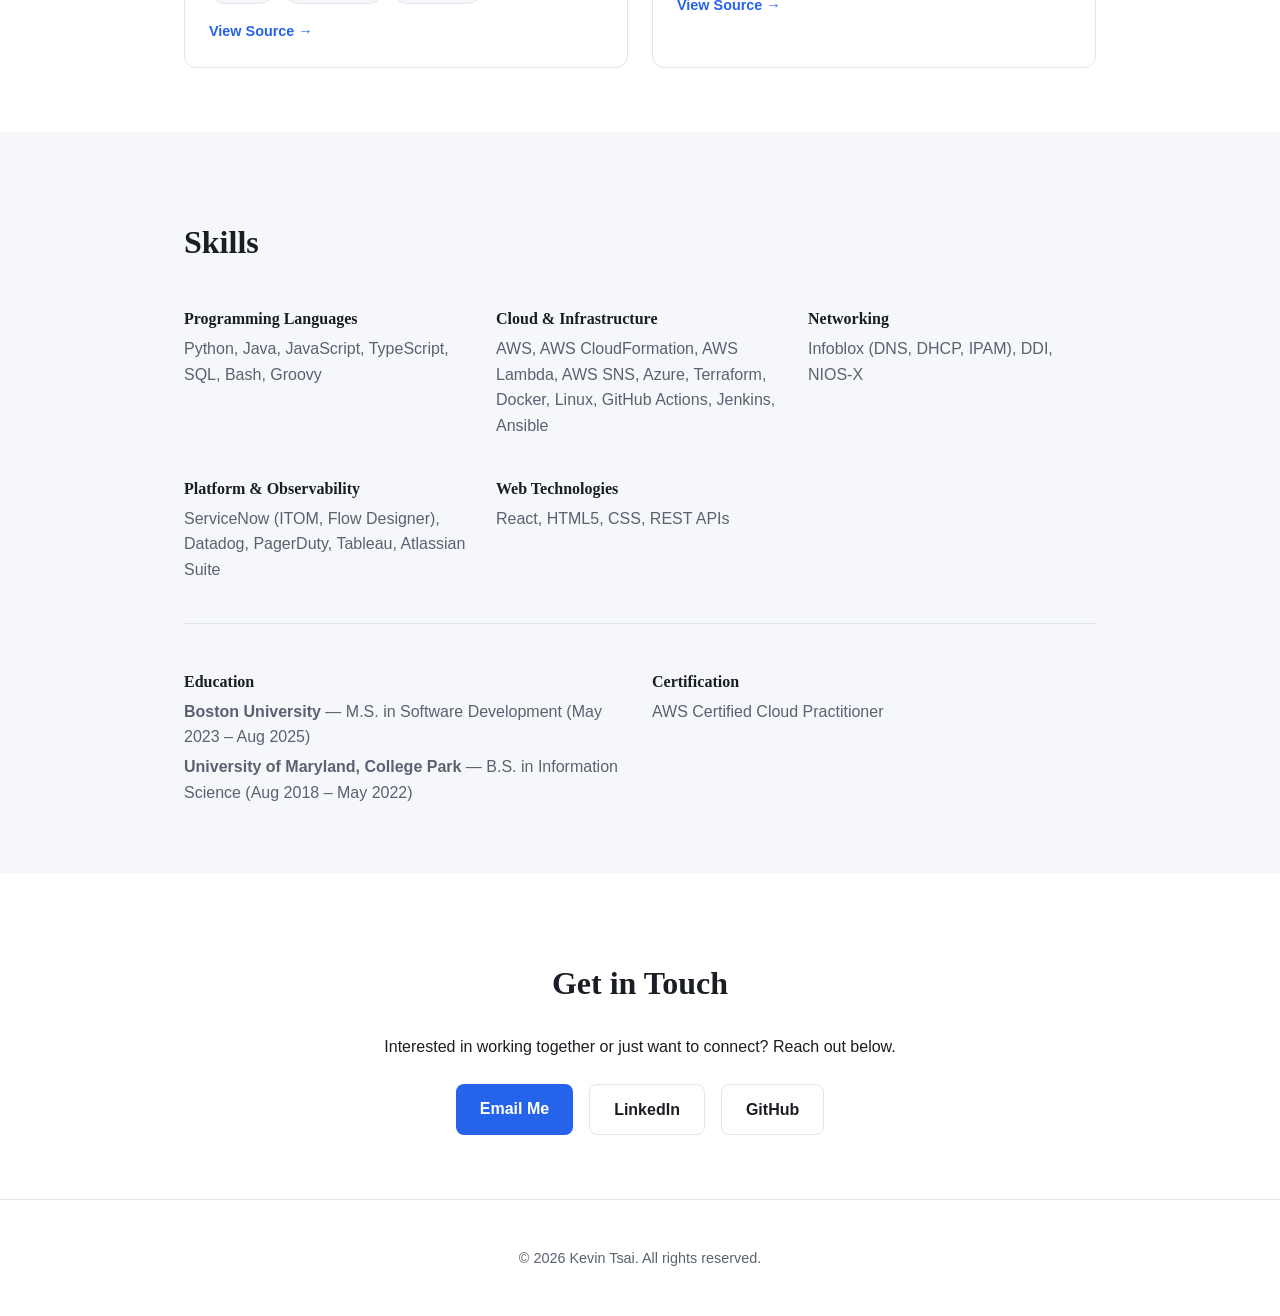
==== commit d161eb78: "added experience and logos" ====
--- a/site/index.html
+++ b/site/index.html
@@ -62,6 +62,7 @@
 
         <div class="timeline-item">
           <div class="timeline-heading">
+            <img src="assets/massmutual_logo.jpeg" alt="MassMutual logo" class="timeline-logo" />
             <h3>Cloud Engineer</h3>
             <span class="timeline-meta">MassMutual · Boston, MA · June 2022 – Present</span>
           </div>
@@ -109,6 +110,85 @@
               Actions to automate infrastructure provisioning through approval workflows, and delivered 10+
               enablement sessions onboarding 50+ engineers, contributing to an 80% increase in self-service
               platform adoption.
+            </li>
+          </ul>
+        </div>
+
+        <div class="timeline-item">
+          <div class="timeline-heading">
+            <img src="assets/kaleyra_logo.jpeg" alt="Kaleyra logo" class="timeline-logo" />
+            <h3>Cloud/DevOps Engineer Intern</h3>
+            <span class="timeline-meta">Kaleyra · Vienna, VA · June 2021 – September 2021</span>
+          </div>
+          <ul class="bullet-list">
+            <li>
+              <strong>AWS Infrastructure:</strong> Set up and built out production AWS infrastructure
+              (EC2, S3, CDN) using Terraform/Terragrunt templates.
+            </li>
+            <li>
+              <strong>RDS Backups:</strong> Tested and deployed an RDS Read Replica promotion process
+              for environment backups.
+            </li>
+            <li>
+              <strong>Automation:</strong> Automated the RDS Read Replica promotion process using
+              Python 3.8 Lambda functions and EventBridge.
+            </li>
+            <li>
+              <strong>S3 Security:</strong> Privatized static asset S3 buckets, restricting access to
+              CloudFront only, and added Lambda security headers.
+            </li>
+            <li>
+              <strong>Infrastructure as Code:</strong> Deployed Terragrunt templates to Bitbucket.
+            </li>
+            <li>
+              <strong>CI/CD Pipelines:</strong> Created Jenkins pipelines to build and push Docker base
+              images to AWS ECR.
+            </li>
+          </ul>
+        </div>
+
+        <div class="timeline-item">
+          <div class="timeline-heading">
+            <img src="assets/kaleyra_logo.jpeg" alt="Kaleyra logo" class="timeline-logo" />
+            <h3>Software Engineer Intern</h3>
+            <span class="timeline-meta">Kaleyra · Vienna, VA · June 2020 – August 2021</span>
+          </div>
+          <ul class="bullet-list">
+            <li>
+              <strong>Incident Response:</strong> Streamlined incident response management with
+              escalation policies, on-call scheduling, and audit trailing to meet SLA requirements at
+              scale.
+            </li>
+            <li>
+              <strong>Vendor Evaluation:</strong> Consolidated The Campaign Registry's workflow
+              environment through a product assessment of SaaS incident management platforms, OpsGenie
+              and PagerDuty.
+            </li>
+            <li>
+              <strong>Tooling Integration:</strong> Set up Freshdesk ticketing and Datadog monitoring
+              and integrated both into the OpsGenie workflow.
+            </li>
+            <li>
+              <strong>Observability:</strong> Implemented dashboards to monitor AWS cloud products
+              (RDS, EC2, ECS, Fargate, ElastiCache, S3, and MSK) across The Campaign Registry (TCR)
+              production environments.
+            </li>
+            <li>
+              <strong>BI Dashboards:</strong> Used Klipfolio BI tools to assemble multiple dashboards
+              visualizing TCR data and key performance indicators (KPIs).
+            </li>
+            <li>
+              <strong>Data Sourcing:</strong> Performed SQL queries to supplement data sources for
+              Klipfolio dashboard usage.
+            </li>
+            <li>
+              <strong>Collaboration:</strong> Effectively collaborated with a co-intern and managers on
+              a daily basis through scheduled meetings.
+            </li>
+            <li>
+              <strong>Executive Reporting:</strong> Investigated and produced high-level analysis
+              presentations for upper-level management teams, successfully fielding questions from
+              presentation participants.
             </li>
           </ul>
         </div>
--- a/site/css/style.css
+++ b/site/css/style.css
@@ -235,9 +235,17 @@
 .timeline-heading {
   display: flex;
   flex-wrap: wrap;
-  align-items: baseline;
+  align-items: center;
   gap: 0.5rem 1rem;
   margin-bottom: 1rem;
+}
+
+.timeline-logo {
+  width: 40px;
+  height: 40px;
+  border-radius: 8px;
+  object-fit: cover;
+  flex-shrink: 0;
 }
 
 .timeline-heading h3 {
